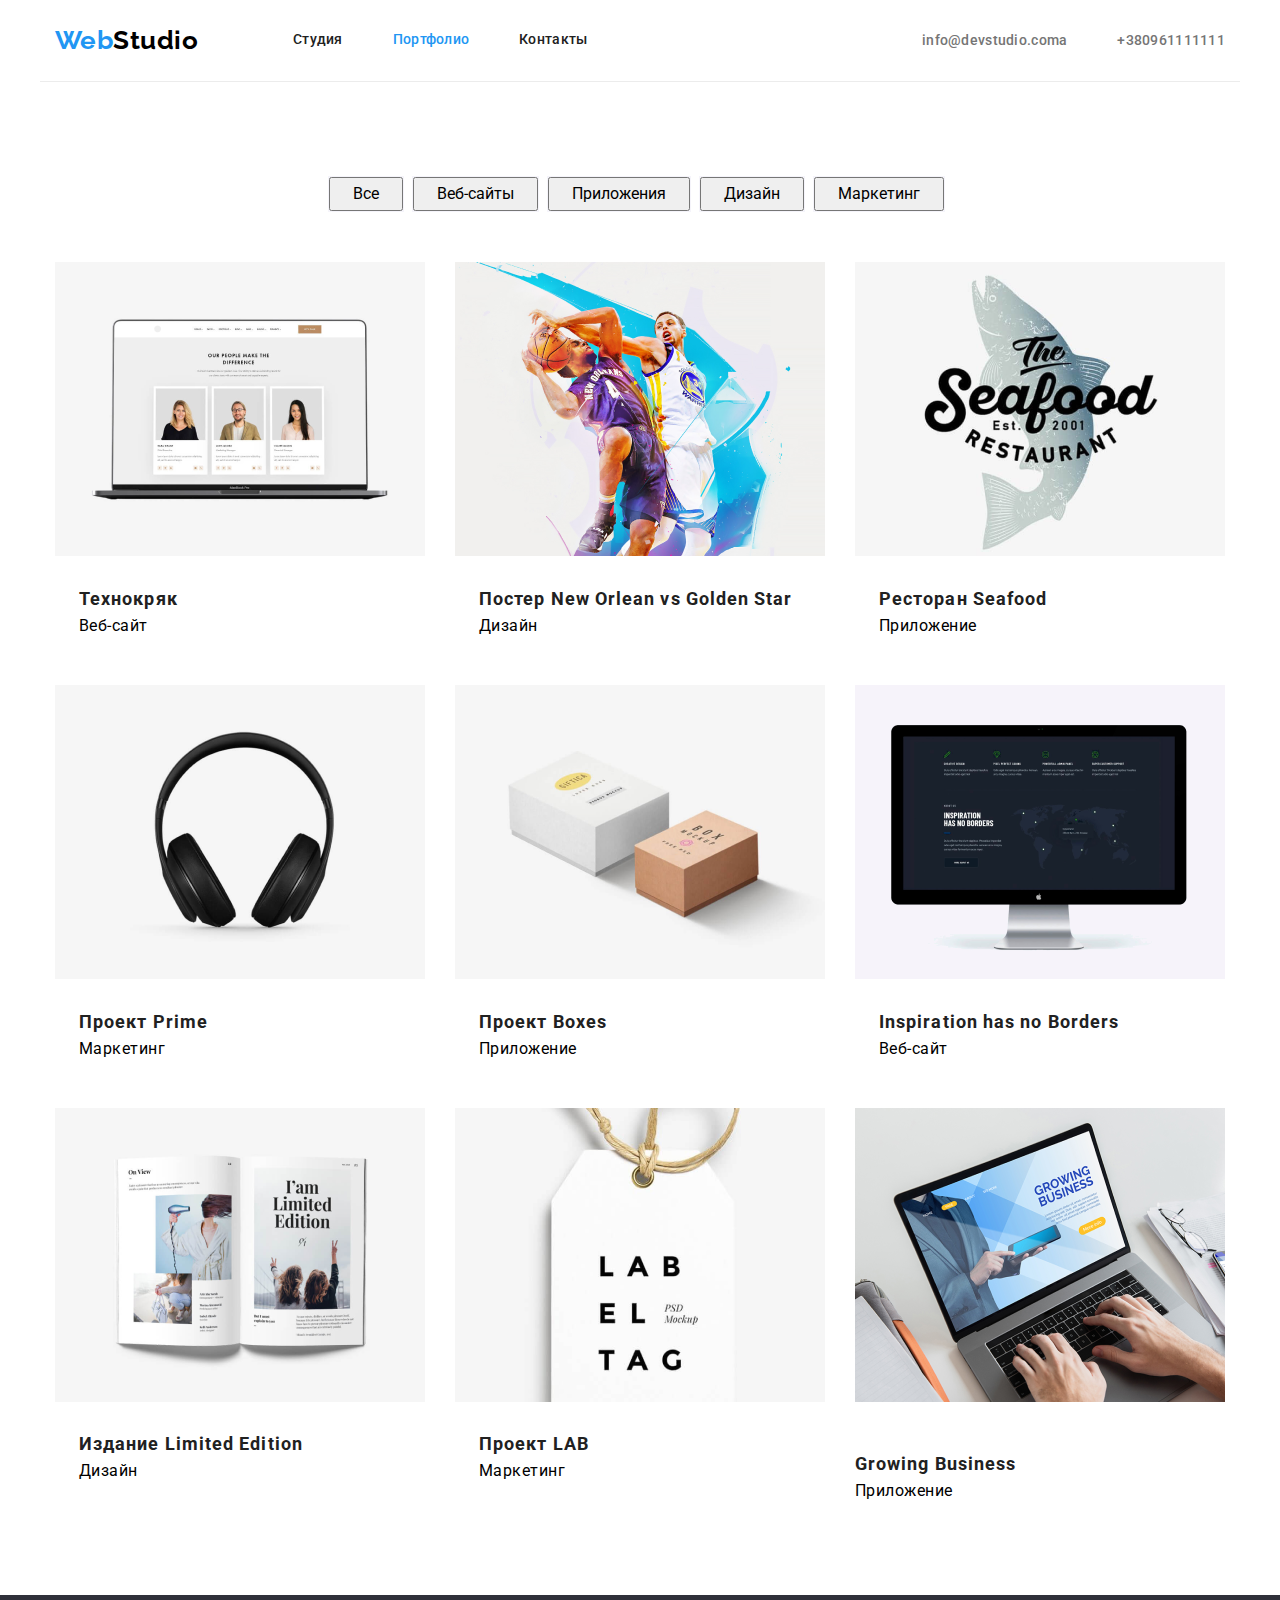
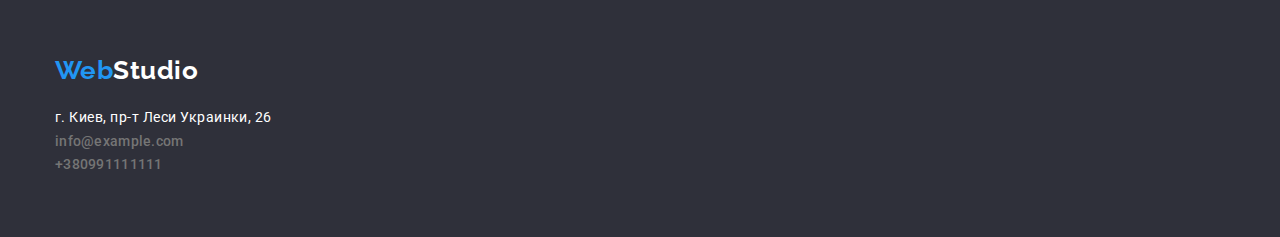
==== portfolio.html @ e5973bbb "вносит правки" ====
<!DOCTYPE html>
<html lang="ru">

<head>
    <meta charset="UTF-8">
    <meta http-equiv="X-UA-Compatible" content="IE=edge">
    <meta name="viewport" content="width=device-width, initial-scale=1.0">
    <title>Document</title>
	<link href="https://fonts.googleapis.com/css2?family=Raleway:wght@700&family=Roboto:wght@400;500;700;900&display=swap"
				rel="stylesheet">

	<link rel="stylesheet" href="https://cdnjs.cloudflare.com/ajax/libs/modern-normalize/0.2.0/modern-normalize.min.css">
	<link rel="preconnect" href="https://fonts.gstatic.com">
	<link rel="stylesheet" href="css/styles.css">
</head>

<body>
    <!--Шапка сайта-->
    <header  class="page-header">
			<div class="container header">
        <nav class="list">
            <a class="logo" href="./index.html">Web<span class="logo-studio-black">Studio</span></a>
            <ul class="list-nav flex">
                <li class="item-nav"><a href="./index.html">Студия</a></li>
                <li class="item-nav"><a class="current" href="./index.html">Портфолио</a></li>
                <li class="item-nav"><a href="">Контакты</a></li>
            </ul>
        </nav>
        <ul class="contact-nav flex">
            <li class="item-nav"><a href="mailto:info@devstudio.coma">info@devstudio.coma</a></li>
            <li class="item-nav"><a href="tel:+380961111111">+380961111111</a></li>
        </ul>
			</div>
    </header>
				<!--main section-->
	  <main>
			<section class="main-portfolio">
				<h1 class="visually-hidden">фильтры</h1>
				
				<ul class="list-button">
					<li class="item-button"><button  class="button" type="button">Все</button></li>
					<li class="item-button"><button  class="button" type="button">Веб-сайты</button></li>
					<li class="item-button"><button  class="button" type="button">Приложения</button></li>
					<li class="item-button"><button  class="button" type="button">Дизайн</button></li>
					<li class="item-button"><button  class="button" type="button">Маркетинг</button></li>
				</ul>
			
				<ul class="list-portfolio">
					<li class="item-portfolio">
						<img class="img-pfolio"src="imeges/img.a.png" alt="" width="370"> 
						<div class="menu-project">
							<h2 class="item-name">Технокряк</h2>
							<p>Веб-сайт</p>
						</div>
					</li>
					<li class="item-portfolio">
						<img class="img-pfolio"src="imeges/img.(1).png" alt="" width="370">
						<div class="menu-project">
							<h2 class="item-name">Постер New Orlean vs Golden Star</h2>
							<p>Дизайн</p>
						</div>
					</li>
					<li class="item-portfolio">
						<img class="img-pfolio"src="imeges/img.(2).png" alt="" width="370">
						<div class="menu-project">
							<h2 class="item-name">Ресторан Seafood</h2>
							<p>Приложение</p>
						</div>
					</li>
					<li class="item-portfolio">
						<img class="img-pfolio"src="imeges/img.(3).png" alt="" width="370">
						<div class="menu-project">
							<h2 class="item-name">Проект Prime</h2>
							<p>Маркетинг</p>
						</div>
					</li>
					<li class="item-portfolio">
						<img class="img-pfolio"src="imeges/img.(4).png" alt="" width="370">
						<div class="menu-project">
							<h2 class="item-name">Проект Boxes</h2>
							<p>Приложение</p>
						</div>
					</li>
					<li class="item-portfolio">
						<img class="img-pfolio"src="imeges/img.(5).png" alt="" width="370">
						<div class="menu-project">
							<h2 class="item-name">Inspiration has no Borders</h2>
							<p>Веб-сайт</p>
						</div>
					</li>
					<li class="item-portfolio">
						<img class="img-pfolio"src="imeges/img.(6).png" alt="" width="370">
						<div class="menu-project">
							<h2 class="item-name">Издание Limited Edition</h2>
							<p>Дизайн</p>
						</div>
					</li>
					<li class="item-portfolio">
						<img class="img-pfolio"src="imeges/img.(7).png" alt="" width="370">
						<div class="menu-project">
							<h2 class="item-name">Проект LAB</h2>
							<p>Маркетинг</p>
						</div>
					</li>
					<li class="item-portfolio">
						<img class="img-pfolio"src="imeges/img.(8).png" alt="" width="370">
						<div class="menu-project"></div>
							<h2 class="item-name">Growing Business</h2>
							<p>Приложение</p>
						</div>
					</li>
				</ul>
			</section>
	</main>
	<!--Футер адресс -->
	<footer class="footer-color">
		<div class="container footer-list">
        <a class="logo" href="./index.html">Web<span class="logo-studio-white">Studio</span></a>
			<div class="addres-footer">
		  <address class="contact-nav-color">
				<p class="address-nav">г. Киев, пр-т Леси Украинки, 26</p>
				<ul class="contact-nav footer">
					<li class="link-footer"><a href="mailto:info@example.com">info@example.com</a></li>
					<li class="link-footer"><a href="tel:+380991111111">+380991111111</a></li>
				</ul>
      </address>
			</div>
		</div>
    </footer>
    </body>
    
    </html>
---- css/styles.css ----
:root {
  --main-text-color: #757575;
  --title-color: #212121;
  --bg-color: #ffffff;
  --accent-link-color: #2196f3;
  --bg-color-section: #2f303a;
  --button-color: #f5f4fa;
  --bg-adress-color: rgba(255, 255, 255, 0.6);
  --logo-header-color: #000;
}



body {
  font-family: "Roboto", sans-serif;
  font-style: normal;
  letter-spacing: 0.03em;
  font-size: 16px;
  font-weight: 400;
  background-color: var(--bg-color);
}

h1,
h2,
h3,
h4,
h5,
h6,
p
 {
  margin-top: 0%;
  margin-bottom: 0%;
}


ul {
  display: flex;
  padding: 0%;
  margin: 0%;
  list-style: none;
}
/* header */

/* logo */ 

.logo  {
  font-family: Raleway;
  font-style: normal;
  font-weight: 700;
  font-size: 26px;
  line-height: 1.19;
  text-decoration: none;
  color: var(--accent-link-color);
}

.list .logo  {
  width: 145px;
  padding-top: 25px;
  padding-bottom: 25px;
  margin-right: 93px;
}

.logo-studio-black {
  color: var(--logo-header-color);
}

.logo-studio-white {
  color: var(--bg-color);
}

.container {
  width: 1200px;
  margin-left:  auto;
  margin-right: auto;
  padding: 0 15px;
}

.header {
  border-bottom: 1px solid #ececec;
}

.page-header .container  {
  display: flex;
  align-items: center;
}

.list {
  display: flex;
}

.main-list {
  display: flex;
  flex-wrap: nowrap;
  
}

.main-list .item {
  width: 270px;
  margin-right: 30px;
}

.item::before {
  display: block;
  content:"";
  height: 120px;
  margin-bottom: 30px;
  background-size: 70px;
  background-repeat: no-repeat;
  background-position: center;
  background-color: #F5F4FA;
}

.main-list .item:last-child {
  margin-right: 0%;
}

.icon-antenna::before{
  background-image: url(../imeges/antenna\ 1.svg);
}

.icon-clock::before{
  background-image: url(../imeges/clock\ 1.svg);
}

.icon-diagram::before{
  background-image: url(../imeges/diagram\ 1.svg);
}

.icon-astronaut::before{
  background-image: url(../imeges/astronaut\ 1.svg);
}

.main-text {
  display: inline-block;
  width: 270px;
}

.contact-nav a {
  font-weight: 500;
  font-size: 14px;
  line-height: 1.14;
  letter-spacing: 0.02em;
  text-decoration-line: none;
  color: var(--main-text-color);
}

.contact-nav .link {
  display: block;
  padding-top: 32px;
  padding-bottom: 32px;
}

.contact-nav.flex {
  display: flex;
  margin-left: auto;
}

.contact-nav .item-nav +.item-nav {
  margin-left: 50px;
}

.icon-mail::before {
  content:"";
  display: inline-block;
  width: 16px;
  height: 12px;
  background-image: url();
  background-size: contain;
  background-repeat: no-repeat;
  background-position: center;
}

.icon-tel::before {
  content:"";
  display: inline-block;
  width: 10px;
  height: 16px;
  background-image: url();
  background-size: contain;
  background-repeat: no-repeat;
  background-position: center;
}


.list-nav a {
  display: block;
  padding-top: 32px;
  padding-bottom: 32px;

  font-weight: 500;
  font-size: 14px;
  line-height: 1.14;
  letter-spacing: 0.02em;
  text-decoration-line: none;
  color: var(--title-color);
}


.list-nav {
  display: flex;
  max-width: 100%;
}

.list-nav .item-nav +.item-nav {
  margin-left: 50px;
} 


.visually-hidden {
  position: absolute !important;
  clip: rect(1px 1px 1px 1px);
  clip: rect(1px, 1px, 1px, 1px);
  padding: 0 !important;
  border: 0 !important;
  height: 1px !important;
  width: 1px !important;
  overflow: hidden;
}

.list-nav a:hover,
.list-nav a:focus {
  color: var(--accent-link-color);
}

.contact-nav :hover,
.contact-nav :focus {
  color: var(--accent-link-color);
}

.item-button button:hover,
.item-button button:focus {
  color: var(--bg-color);
  background-color: var(--accent-link-color);
}

.list-nav .current {
  color: var(--accent-link-color);
}

/* main section */
.section {
  padding-top: 200px;
  padding-bottom: 200px;
 
  text-align: center;

  background-image: linear-gradient(
    to right,
    rgba(47, 48, 58, 0.4),
    rgba(47, 48, 58, 0.4)
    ),  
    url("../imeges/Img\ \(hero\).jpg");
  background-position: center;
  background-size: cover;
  outline: 1px solid black;
  background-color: var(--bg-color-section);
  color: var(--bg-color);
}

.section-hero {
  display: inline-block;
  width: 696px;
  margin-bottom: 30px;
  font-weight: 900;
  font-size: 44px;
  line-height: 1.36;
  
  letter-spacing: 0.06em;
  text-transform: uppercase;
}

.section-button {
  display: block;
  border: 1px solid transparent;
  width: 200px;
  height: 50px;
  text-align: center;
  margin-left: auto;
  margin-right: auto;
  font-weight: 700;
  line-height: 1.87;
  letter-spacing: 0.06em;
  border-radius: 4px;
  color: var(--bg-color);
  background: var(--accent-link-color);
}


.main-section {
  padding-top: 94px;
  padding-bottom: 94px;
  padding-right: 15px;
  padding-left: 15px;
  color: var(--main-text-color);

} 

.what-we-do {
  padding-bottom: 94px;
}



.section-command {
  padding-top: 94px;
  padding-bottom: 94px;
  background-color: var(--button-color);
}

.title-command {
  font-weight: 700;
  font-size: 36px;
  line-height: 1.166;
  text-align: center;
  margin-bottom: 50px;
  color: var(--title-color);
}


.link-gadget {
  width: 370px;
  margin-right: 30px;
}

.link-gadget:last-child {
  margin-right: 0%;
}

.link-command {
  width: 270px;
  margin-right: 30px;
  border-radius: 4px;
  box-shadow: 0 10px 10px -5px 
  rgba(0,0,0,0.3);

  background-color: var(--bg-color);
}

.link-command:last-child {
  margin-right: 0%;
}
 

.command-box {
  padding: 30px 32px;
}

.main-title {
  margin-bottom: 10px;

  font-weight: 700;
  font-size: 14px;
  line-height: 1.14;

  text-transform: uppercase;
  color: var(--title-color);

}
.main-text {
  margin-top: 0%;
} 
 .main-text:last-child {
   margin-bottom: 0%;
 }

.title-name {
  font-weight: 500;
  line-height: 1.187;
  margin-bottom: 10px;
  text-align: center;
  color: var(--title-color);
}

.item-name {
  font-weight: 700;
  font-size: 18px;
  line-height: 2;
  letter-spacing: 0.06em;
  color: var(--title-color);
}

.list-name {
  font-size: 14px;
  line-height: 1.71;
  margin-bottom: 30px;
  text-align: center;
  color: var(--main-text-color);
}

.item-name > p {
  line-height: 1.87;
  color: var(--main-text-color);
}

/* button  */
.sektion-button [type="button"] {
  font-weight: 700;
  line-height: 1.87;
  display: flex;
  align-items: center;
  text-align: center;
  letter-spacing: 0.06em;
  text-decoration-line: none;
  color: var(--title-color);
  background-color: var(--button-color);
}

button {
  cursor: pointer;
  padding: 6px 22px;
}

.list-button .item-button {
  display: inline-block;
  font-weight: 500;
  line-height: 1.62;
  text-align: center;
  
  color: var(--title-color);
  background-color: var(--button-color);
}


.item-button {
  display: flex;
  margin-right: 8px;
  margin-bottom: 50px;
  border: 1px solid transparent;

}

.list-button {
  width: 1200px;
  justify-content: center;
  padding: 0 15px;
}



.button:hover,
.button:focus {
  color: var(--button-color);
  background-color: var(--accent-link-color);
  
}

.button:active {
  color: var(--button-color);
  background-color: var(--accent-link-color);
  
}
/*footer*/

.footer-color {
  padding-top: 60px;
  padding-bottom: 60px;
  background-color: var(--bg-color-section);
  
}


.footer-list .logo {
  display: block;
  width: 145px;
  margin-bottom: 20px;
}

.contact-nav-color  {
  font-size: 14px;
  line-height: 1.71;
  font-style: normal;
  color: var(--bg-color);
}

.addres-footer {
  width: 231px;
  display: block;

}


.footer-list .footer {
  display: block;
  flex-direction: column;

  color: var(--bg-adress-color)
}

.footer-list {
  display: block;
  
}

/* PORTFOLIO */

.main-portfolio {
  width: 1200px;
  padding-top: 94px;
  padding-bottom: 94px;
  margin-left: auto;
  margin-right: auto;
}


.list-portfolio {
  width: 1200px;
  padding: 0 15px;
  display: flex;
  flex-wrap: wrap;
  
}

.item-portfolio {
  width: 370px;
  margin-right: 30px;
  margin-bottom: 30px;
}

.item-portfolio:last-child {
  margin-right: 0%;
}

.item-portfolio:nth-child(3n) {
  margin-right: 0%;
}

.item-portfolio:nth-last-child(-n + 3)
{
  margin-bottom: 0%;
}

.menu-project {
  width: 370px;
  padding: 20px 24px;
}
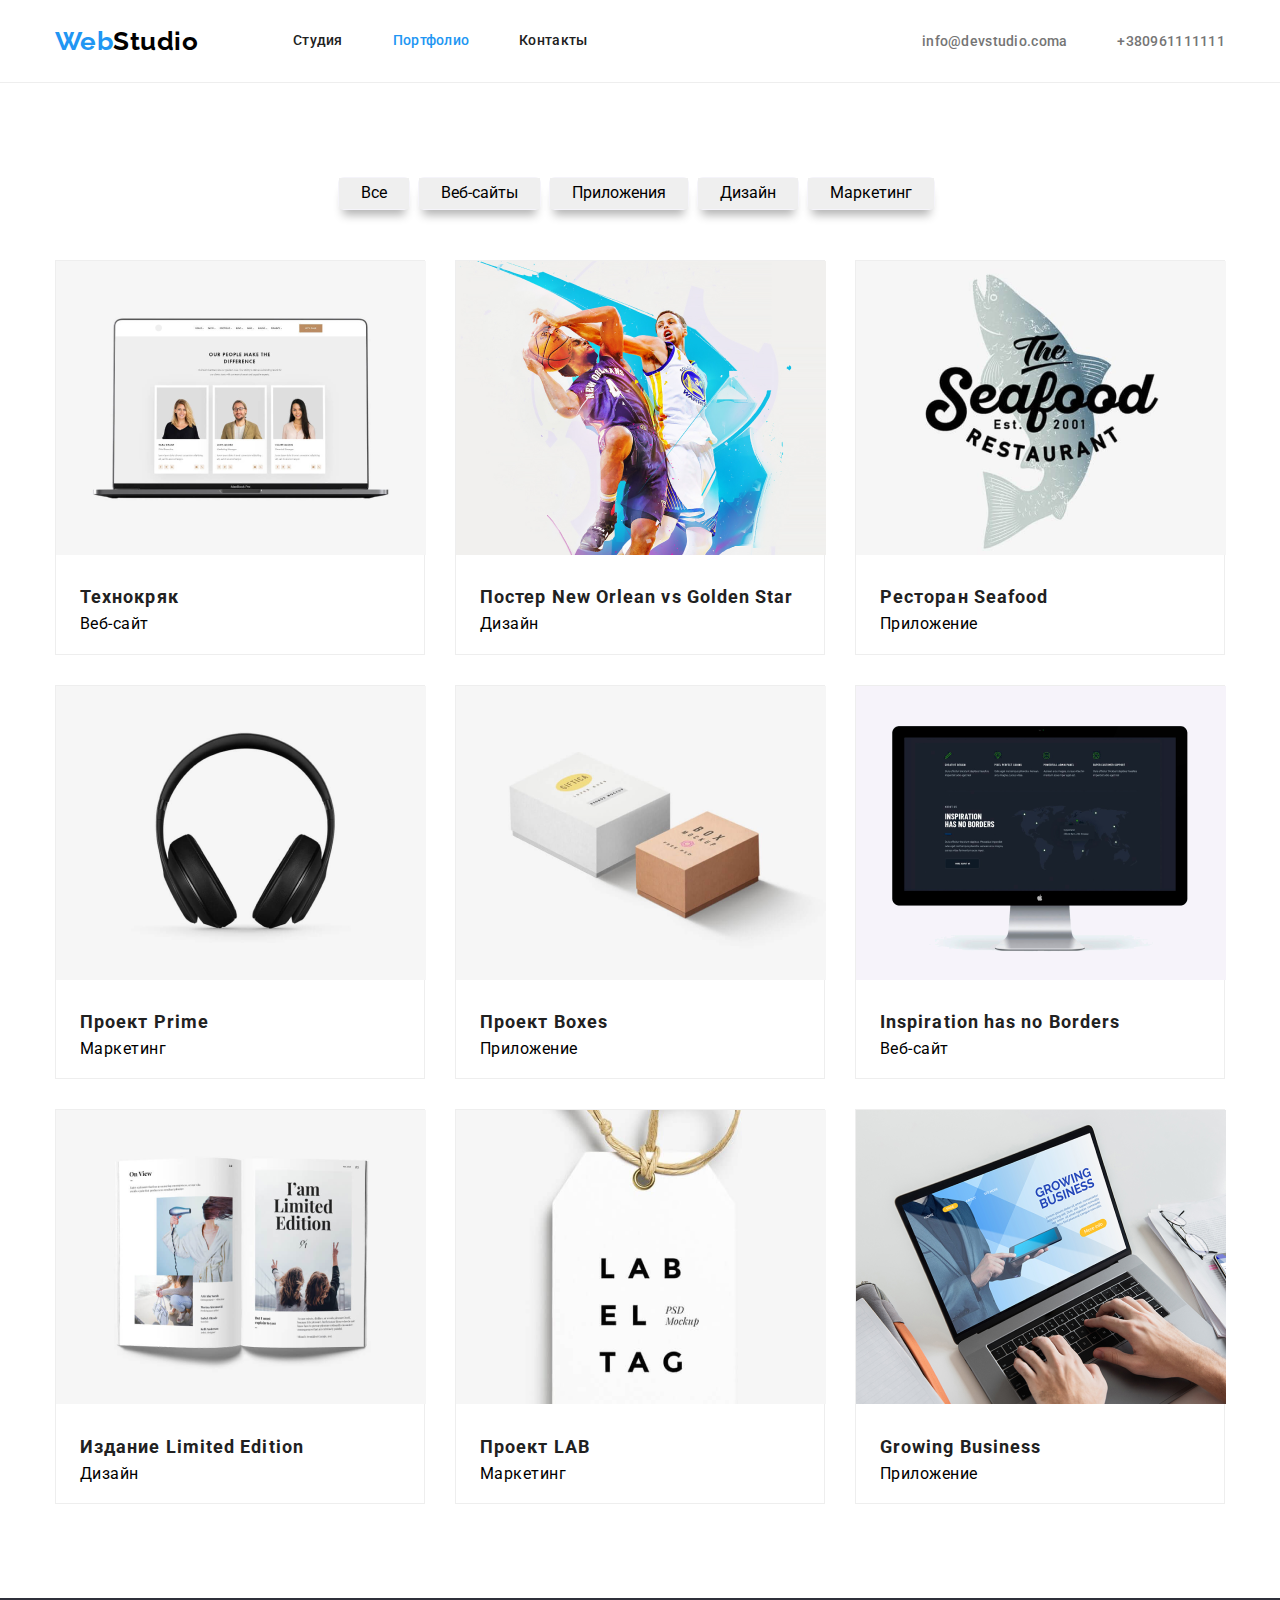
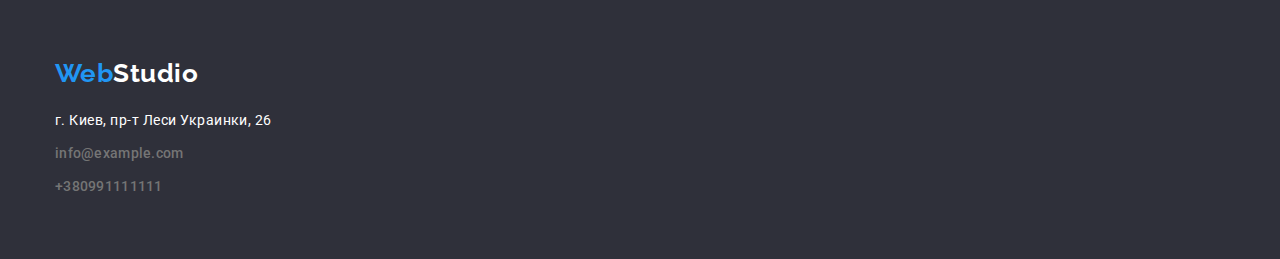
==== commit cbfcb3a1: "исправляет" ====
--- a/portfolio.html
+++ b/portfolio.html
@@ -35,81 +35,83 @@
 				<!--main section-->
 	  <main>
 			<section class="main-portfolio">
-				<h1 class="visually-hidden">фильтры</h1>
+				<div class="container-main">
+					<h1 class="visually-hidden">фильтры</h1>
+					
+					<ul class="list-button">
+						<li class="item-button"><button  class="button" type="button">Все</button></li>
+						<li class="item-button"><button  class="button" type="button">Веб-сайты</button></li>
+						<li class="item-button"><button  class="button" type="button">Приложения</button></li>
+						<li class="item-button"><button  class="button" type="button">Дизайн</button></li>
+						<li class="item-button"><button  class="button" type="button">Маркетинг</button></li>
+					</ul>
 				
-				<ul class="list-button">
-					<li class="item-button"><button  class="button" type="button">Все</button></li>
-					<li class="item-button"><button  class="button" type="button">Веб-сайты</button></li>
-					<li class="item-button"><button  class="button" type="button">Приложения</button></li>
-					<li class="item-button"><button  class="button" type="button">Дизайн</button></li>
-					<li class="item-button"><button  class="button" type="button">Маркетинг</button></li>
-				</ul>
-			
-				<ul class="list-portfolio">
-					<li class="item-portfolio">
-						<img class="img-pfolio"src="imeges/img.a.png" alt="" width="370"> 
-						<div class="menu-project">
-							<h2 class="item-name">Технокряк</h2>
-							<p>Веб-сайт</p>
-						</div>
-					</li>
-					<li class="item-portfolio">
-						<img class="img-pfolio"src="imeges/img.(1).png" alt="" width="370">
-						<div class="menu-project">
-							<h2 class="item-name">Постер New Orlean vs Golden Star</h2>
-							<p>Дизайн</p>
-						</div>
-					</li>
-					<li class="item-portfolio">
-						<img class="img-pfolio"src="imeges/img.(2).png" alt="" width="370">
-						<div class="menu-project">
-							<h2 class="item-name">Ресторан Seafood</h2>
-							<p>Приложение</p>
-						</div>
-					</li>
-					<li class="item-portfolio">
-						<img class="img-pfolio"src="imeges/img.(3).png" alt="" width="370">
-						<div class="menu-project">
-							<h2 class="item-name">Проект Prime</h2>
-							<p>Маркетинг</p>
-						</div>
-					</li>
-					<li class="item-portfolio">
-						<img class="img-pfolio"src="imeges/img.(4).png" alt="" width="370">
-						<div class="menu-project">
-							<h2 class="item-name">Проект Boxes</h2>
-							<p>Приложение</p>
-						</div>
-					</li>
-					<li class="item-portfolio">
-						<img class="img-pfolio"src="imeges/img.(5).png" alt="" width="370">
-						<div class="menu-project">
-							<h2 class="item-name">Inspiration has no Borders</h2>
-							<p>Веб-сайт</p>
-						</div>
-					</li>
-					<li class="item-portfolio">
-						<img class="img-pfolio"src="imeges/img.(6).png" alt="" width="370">
-						<div class="menu-project">
-							<h2 class="item-name">Издание Limited Edition</h2>
-							<p>Дизайн</p>
-						</div>
-					</li>
-					<li class="item-portfolio">
-						<img class="img-pfolio"src="imeges/img.(7).png" alt="" width="370">
-						<div class="menu-project">
-							<h2 class="item-name">Проект LAB</h2>
-							<p>Маркетинг</p>
-						</div>
-					</li>
-					<li class="item-portfolio">
-						<img class="img-pfolio"src="imeges/img.(8).png" alt="" width="370">
-						<div class="menu-project"></div>
-							<h2 class="item-name">Growing Business</h2>
-							<p>Приложение</p>
-						</div>
-					</li>
-				</ul>
+					<ul class="list-portfolio">
+						<li class="item-portfolio">
+							<img class="img-pfolio"src="imeges/img.a.png" alt="" width="370"> 
+							<div class="menu-project">
+								<h2 class="item-name">Технокряк</h2>
+								<p>Веб-сайт</p>
+							</div>
+						</li>
+						<li class="item-portfolio">
+							<img class="img-pfolio"src="imeges/img.(1).png" alt="" width="370">
+							<div class="menu-project">
+								<h2 class="item-name">Постер New Orlean vs Golden Star</h2>
+								<p>Дизайн</p>
+							</div>
+						</li>
+						<li class="item-portfolio">
+							<img class="img-pfolio"src="imeges/img.(2).png" alt="" width="370">
+							<div class="menu-project">
+								<h2 class="item-name">Ресторан Seafood</h2>
+								<p>Приложение</p>
+							</div>
+						</li>
+						<li class="item-portfolio">
+							<img class="img-pfolio"src="imeges/img.(3).png" alt="" width="370">
+							<div class="menu-project">
+								<h2 class="item-name">Проект Prime</h2>
+								<p>Маркетинг</p>
+							</div>
+						</li>
+						<li class="item-portfolio">
+							<img class="img-pfolio"src="imeges/img.(4).png" alt="" width="370">
+							<div class="menu-project">
+								<h2 class="item-name">Проект Boxes</h2>
+								<p>Приложение</p>
+							</div>
+						</li>
+						<li class="item-portfolio">
+							<img class="img-pfolio"src="imeges/img.(5).png" alt="" width="370">
+							<div class="menu-project">
+								<h2 class="item-name">Inspiration has no Borders</h2>
+								<p>Веб-сайт</p>
+							</div>
+						</li>
+						<li class="item-portfolio">
+							<img class="img-pfolio"src="imeges/img.(6).png" alt="" width="370">
+							<div class="menu-project">
+								<h2 class="item-name">Издание Limited Edition</h2>
+								<p>Дизайн</p>
+							</div>
+						</li>
+						<li class="item-portfolio">
+							<img class="img-pfolio"src="imeges/img.(7).png" alt="" width="370">
+							<div class="menu-project">
+								<h2 class="item-name">Проект LAB</h2>
+								<p>Маркетинг</p>
+							</div>
+						</li>
+						<li class="item-portfolio">
+							<img class="img-pfolio"src="imeges/img.(8).png" alt="" width="370">
+							<div class="menu-project">
+								<h2 class="item-name">Growing Business</h2>
+								<p>Приложение</p>
+							</div>
+						</li>
+					</ul>
+				</div>
 			</section>
 	</main>
 	<!--Футер адресс -->
--- a/css/styles.css
+++ b/css/styles.css
@@ -1,4 +1,8 @@
-
+*,
+*::before,
+*::after {
+  box-sizing: border-box;
+}
 
 :root {
   --main-text-color: #757575;
@@ -9,6 +13,8 @@
   --button-color: #f5f4fa;
   --bg-adress-color: rgba(255, 255, 255, 0.6);
   --logo-header-color: #000;
+  --icon-color: #AFB1B8;
+
 }
 
 
@@ -77,8 +83,8 @@
   padding: 0 15px;
 }
 
-.header {
-  border-bottom: 1px solid #ececec;
+.page-header {
+  border-bottom: 1px solid #EEEEEE ;
 }
 
 .page-header .container  {
@@ -152,6 +158,20 @@
   padding-bottom: 32px;
 }
 
+.item-nav {
+  padding: 32px 0;
+}
+
+/*item-nav::before {
+  width: 16px;
+  height: 12px;
+  content: "";
+  background-image: url();
+  margin-right: 10px;
+}*/
+
+
+
 .contact-nav.flex {
   display: flex;
   margin-left: auto;
@@ -161,33 +181,8 @@
   margin-left: 50px;
 }
 
-.icon-mail::before {
-  content:"";
-  display: inline-block;
-  width: 16px;
-  height: 12px;
-  background-image: url();
-  background-size: contain;
-  background-repeat: no-repeat;
-  background-position: center;
-}
-
-.icon-tel::before {
-  content:"";
-  display: inline-block;
-  width: 10px;
-  height: 16px;
-  background-image: url();
-  background-size: contain;
-  background-repeat: no-repeat;
-  background-position: center;
-}
-
-
 .list-nav a {
   display: block;
-  padding-top: 32px;
-  padding-bottom: 32px;
 
   font-weight: 500;
   font-size: 14px;
@@ -243,7 +238,6 @@
 .section {
   padding-top: 200px;
   padding-bottom: 200px;
- 
   text-align: center;
 
   background-image: linear-gradient(
@@ -289,6 +283,9 @@
 
 
 .main-section {
+  font-size: 14px;
+	line-height: 1.71;
+	letter-spacing: 0.03em;
   padding-top: 94px;
   padding-bottom: 94px;
   padding-right: 15px;
@@ -301,12 +298,14 @@
   padding-bottom: 94px;
 }
 
-
-
 .section-command {
   padding-top: 94px;
   padding-bottom: 94px;
   background-color: var(--button-color);
+}
+
+.command-box {
+  padding: 30px 32px;
 }
 
 .title-command {
@@ -341,10 +340,37 @@
 .link-command:last-child {
   margin-right: 0%;
 }
- 
-
-.command-box {
-  padding: 30px 32px;
+
+.icon-social {
+   display: inline-flex;
+}
+
+.icon-social .icon {
+  width: 20px;
+  height: 20px;
+  fill: var(--icon-color);
+
+}
+
+.icon-social-item + .icon-social-item {
+  margin-left: 10px;
+}
+
+.icon-social-link {
+  display: flex;
+  justify-content: center;
+  align-items: center;
+  width: 44px;
+  height: 44px;
+  border-radius: 50%;
+  background-color: var(--bg-color);
+
+}
+
+.icon-social-link:hover,
+.icon-social-link:focus {
+  fill: #ffffff;
+  background-color: #2196F3;
 }
 
 .main-title {
@@ -410,6 +436,7 @@
 button {
   cursor: pointer;
   padding: 6px 22px;
+  border: none;
 }
 
 .list-button .item-button {
@@ -426,17 +453,11 @@
 .item-button {
   display: flex;
   margin-right: 8px;
-  margin-bottom: 50px;
+  border-radius: 6px;
+  box-shadow: 0 10px 10px -5px
+  rgba(0,0,0,0.3);
   border: 1px solid transparent;
-
-}
-
-.list-button {
-  width: 1200px;
-  justify-content: center;
-  padding: 0 15px;
-}
-
+}
 
 
 .button:hover,
@@ -480,6 +501,14 @@
 
 }
 
+.address-nav {
+	margin-bottom: 9px;
+}
+
+.contact-nav .link-footer + .link-footer {
+	margin-top: 9px;
+}
+
 
 .footer-list .footer {
   display: block;
@@ -497,25 +526,26 @@
 
 .main-portfolio {
   width: 1200px;
-  padding-top: 94px;
-  padding-bottom: 94px;
+  padding: 94px 15px;
   margin-left: auto;
   margin-right: auto;
 }
 
+.list-button {
+  justify-content: center;
+	margin-bottom: 50px;
+}
 
 .list-portfolio {
-  width: 1200px;
-  padding: 0 15px;
   display: flex;
   flex-wrap: wrap;
-  
 }
 
 .item-portfolio {
   width: 370px;
   margin-right: 30px;
   margin-bottom: 30px;
+  border: 1px solid #eee;
 }
 
 .item-portfolio:last-child {
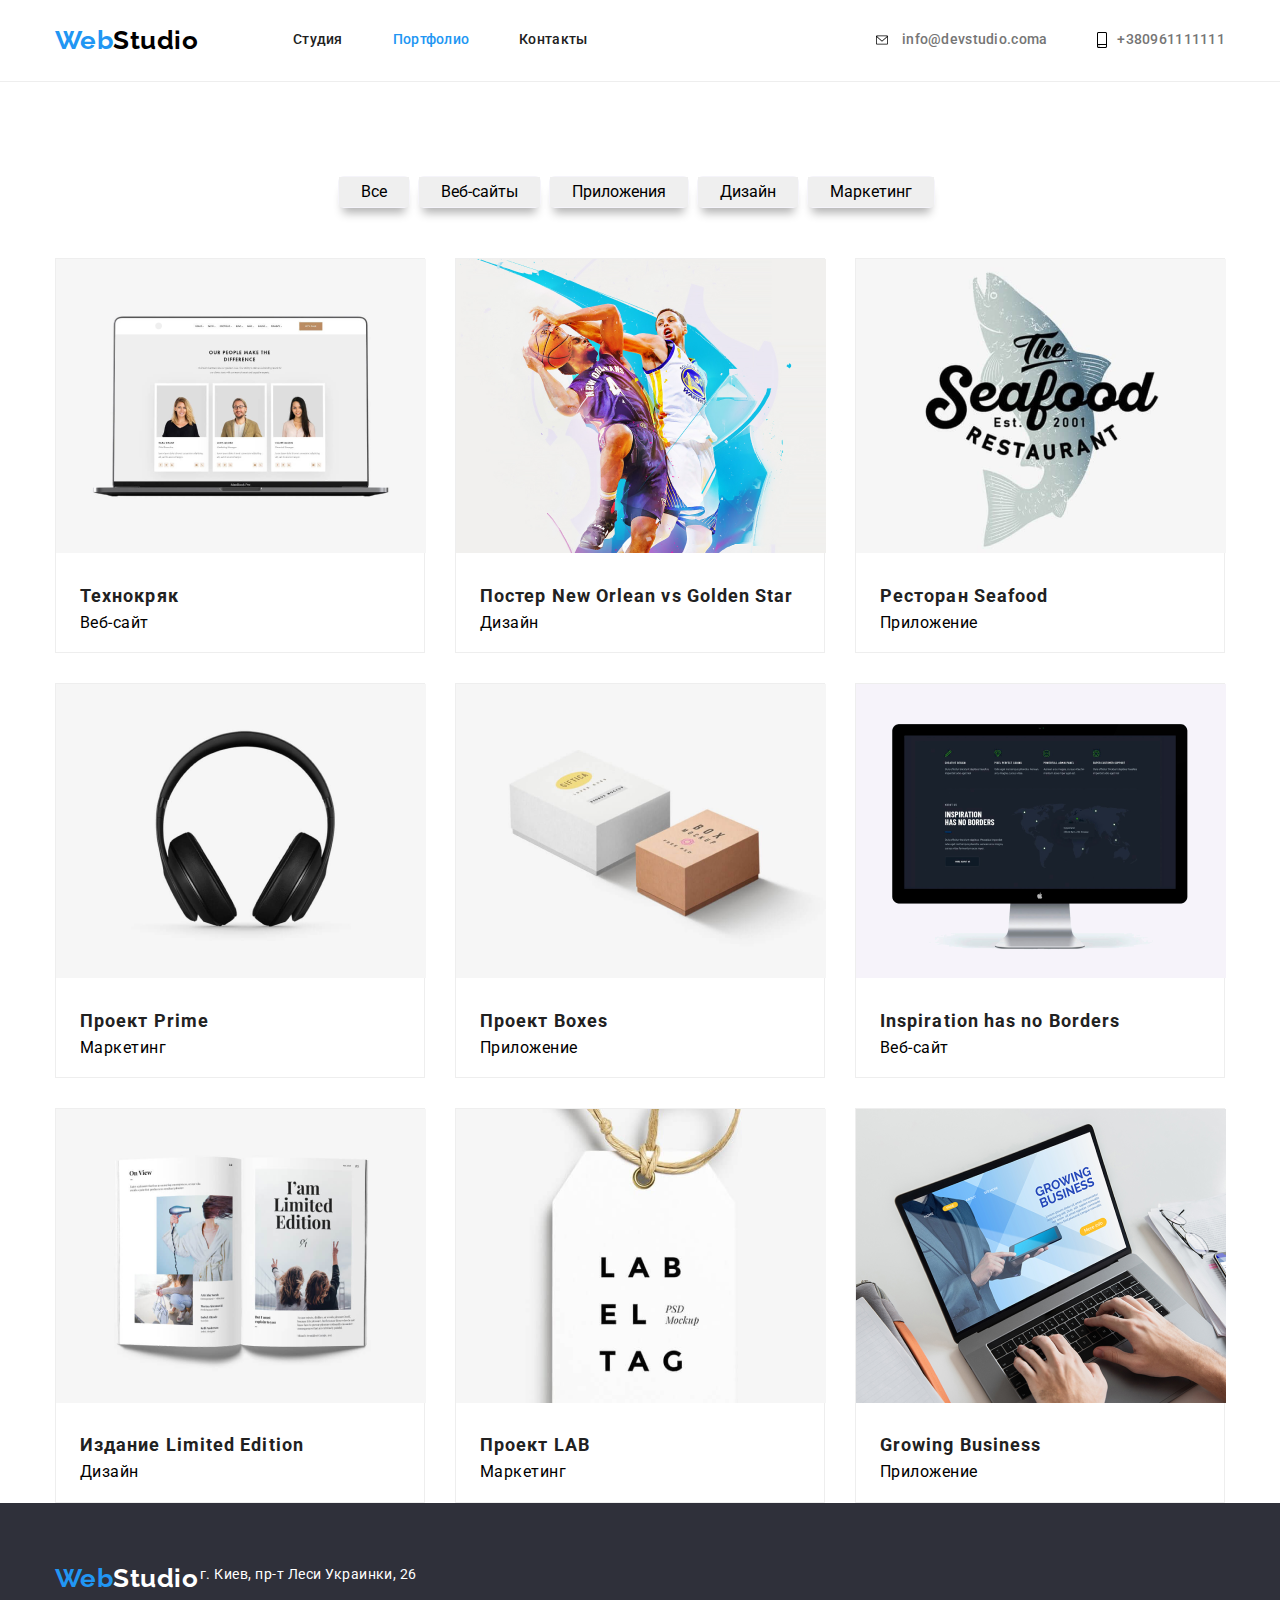
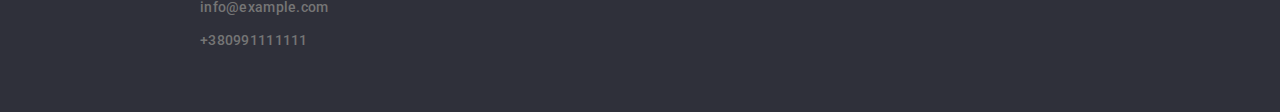
==== commit 4a260ec4: "делает секцию постоянные клиенты" ====
--- a/portfolio.html
+++ b/portfolio.html
@@ -27,8 +27,8 @@
             </ul>
         </nav>
         <ul class="contact-nav flex">
-            <li class="item-nav"><a href="mailto:info@devstudio.coma">info@devstudio.coma</a></li>
-            <li class="item-nav"><a href="tel:+380961111111">+380961111111</a></li>
+            <li class="item-nav"><a class="email-link" href="mailto:info@devstudio.coma">info@devstudio.coma</a></li>
+            <li class="item-nav"><a class="telephon-link" href="tel:+380961111111">+380961111111</a></li>
         </ul>
 			</div>
     </header>
--- a/css/styles.css
+++ b/css/styles.css
@@ -76,6 +76,40 @@
   color: var(--bg-color);
 }
 
+.email-link,
+.telephon-link {
+  display: flex;
+  align-items: center;
+  justify-content: center;
+  padding: 32px 0;
+
+}
+
+.email-link::before {
+  content: "";
+  display: inline-block;
+  width: 16px;
+  height: 12px;
+  margin-right: 10px;
+  background-image: url(../imeges/email.svg);
+  background-repeat: no-repeat;
+  background-size: contain;
+
+} 
+
+.telephon-link::before {
+  content: "";
+  display: inline-block;
+  width: 10px;
+  height: 16px;
+  margin-right: 10px;
+  background-image: url(../imeges/smartphone.svg);
+  background-repeat: no-repeat;
+  background-size: contain;
+
+}
+
+
 .container {
   width: 1200px;
   margin-left:  auto;
@@ -158,9 +192,6 @@
   padding-bottom: 32px;
 }
 
-.item-nav {
-  padding: 32px 0;
-}
 
 /*item-nav::before {
   width: 16px;
@@ -189,6 +220,7 @@
   line-height: 1.14;
   letter-spacing: 0.02em;
   text-decoration-line: none;
+  padding: 32px 0;
   color: var(--title-color);
 }
 
@@ -351,9 +383,21 @@
   fill: var(--icon-color);
 
 }
-
+/*  */
+.icon.foot {
+  fill: var(--bg-color);
+}
+/**/
+.welcom-list .icon-social-link {
+  background-color: #C4C4C4;
+}
 .icon-social-item + .icon-social-item {
   margin-left: 10px;
+}
+
+.icon-social-link:focus,
+.icon-social-link:hover {
+  background-color: var(--accent-link-color);
 }
 
 .icon-social-link {
@@ -367,10 +411,54 @@
 
 }
 
-.icon-social-link:hover,
-.icon-social-link:focus {
+.icon-social-link:hover .icon,
+.icon-social-link:focus .icon {
+  fill: var(--bg-color);
+  /*background-color: var(--accent-link-color);*/
+}
+
+/*.icon-social-link:hover::before 
+.icon-social-link:focus::before {
   fill: #ffffff;
   background-color: #2196F3;
+
+}*/
+
+           /*    clients    */
+
+
+.section-clients {
+  display: flex;
+  background-color: yellow;
+}
+
+
+.regular-clients {
+  display: flex;
+  flex-wrap: nowrap;
+}
+
+.regular-clients .icon-clients {
+  width: 170px;
+  margin-right: 30px;
+  fill: var(--icon-color);
+
+}
+.icon-clients {
+  width: 106px;
+  height: 60px;
+  border: 1px solid red;
+}
+
+.title-clients {
+  width: 390px;
+  margin-left: auto;
+  margin-right: auto;
+  margin-bottom: 50px;
+}
+
+.container.clients {
+  padding: 94px 0;
 }
 
 .main-title {
@@ -474,6 +562,12 @@
 }
 /*footer*/
 
+.container .footer-list {
+  display: inline-block;
+  width: calc((100%-70px*3)/4);
+  background-color: rgb(136, 136, 108);
+}
+
 .footer-color {
   padding-top: 60px;
   padding-bottom: 60px;
@@ -495,6 +589,10 @@
   color: var(--bg-color);
 }
 
+.address {
+  margin-right: 70px;
+}
+
 .addres-footer {
   width: 231px;
   display: block;
@@ -518,22 +616,39 @@
 }
 
 .footer-list {
-  display: block;
+  display: flex;
   
 }
 
+.welcom-list {
+  display: block;
+  width: 206px;
+}
+
+.welcom-page {
+  font-size: 14px;
+  line-height: 1.14;
+  letter-spacing: 0.03em;
+  margin-bottom: 20px;
+  color: var(--bg-color);
+}
+
 /* PORTFOLIO */
 
 .main-portfolio {
-  width: 1200px;
-  padding: 94px 15px;
-  margin-left: auto;
-  margin-right: auto;
+  padding-top: 94px;
 }
 
 .list-button {
   justify-content: center;
 	margin-bottom: 50px;
+}
+
+.container-main {
+	width: 1200px;
+	padding: 0 15px;
+	margin-left: auto;
+	margin-right: auto
 }
 
 .list-portfolio {
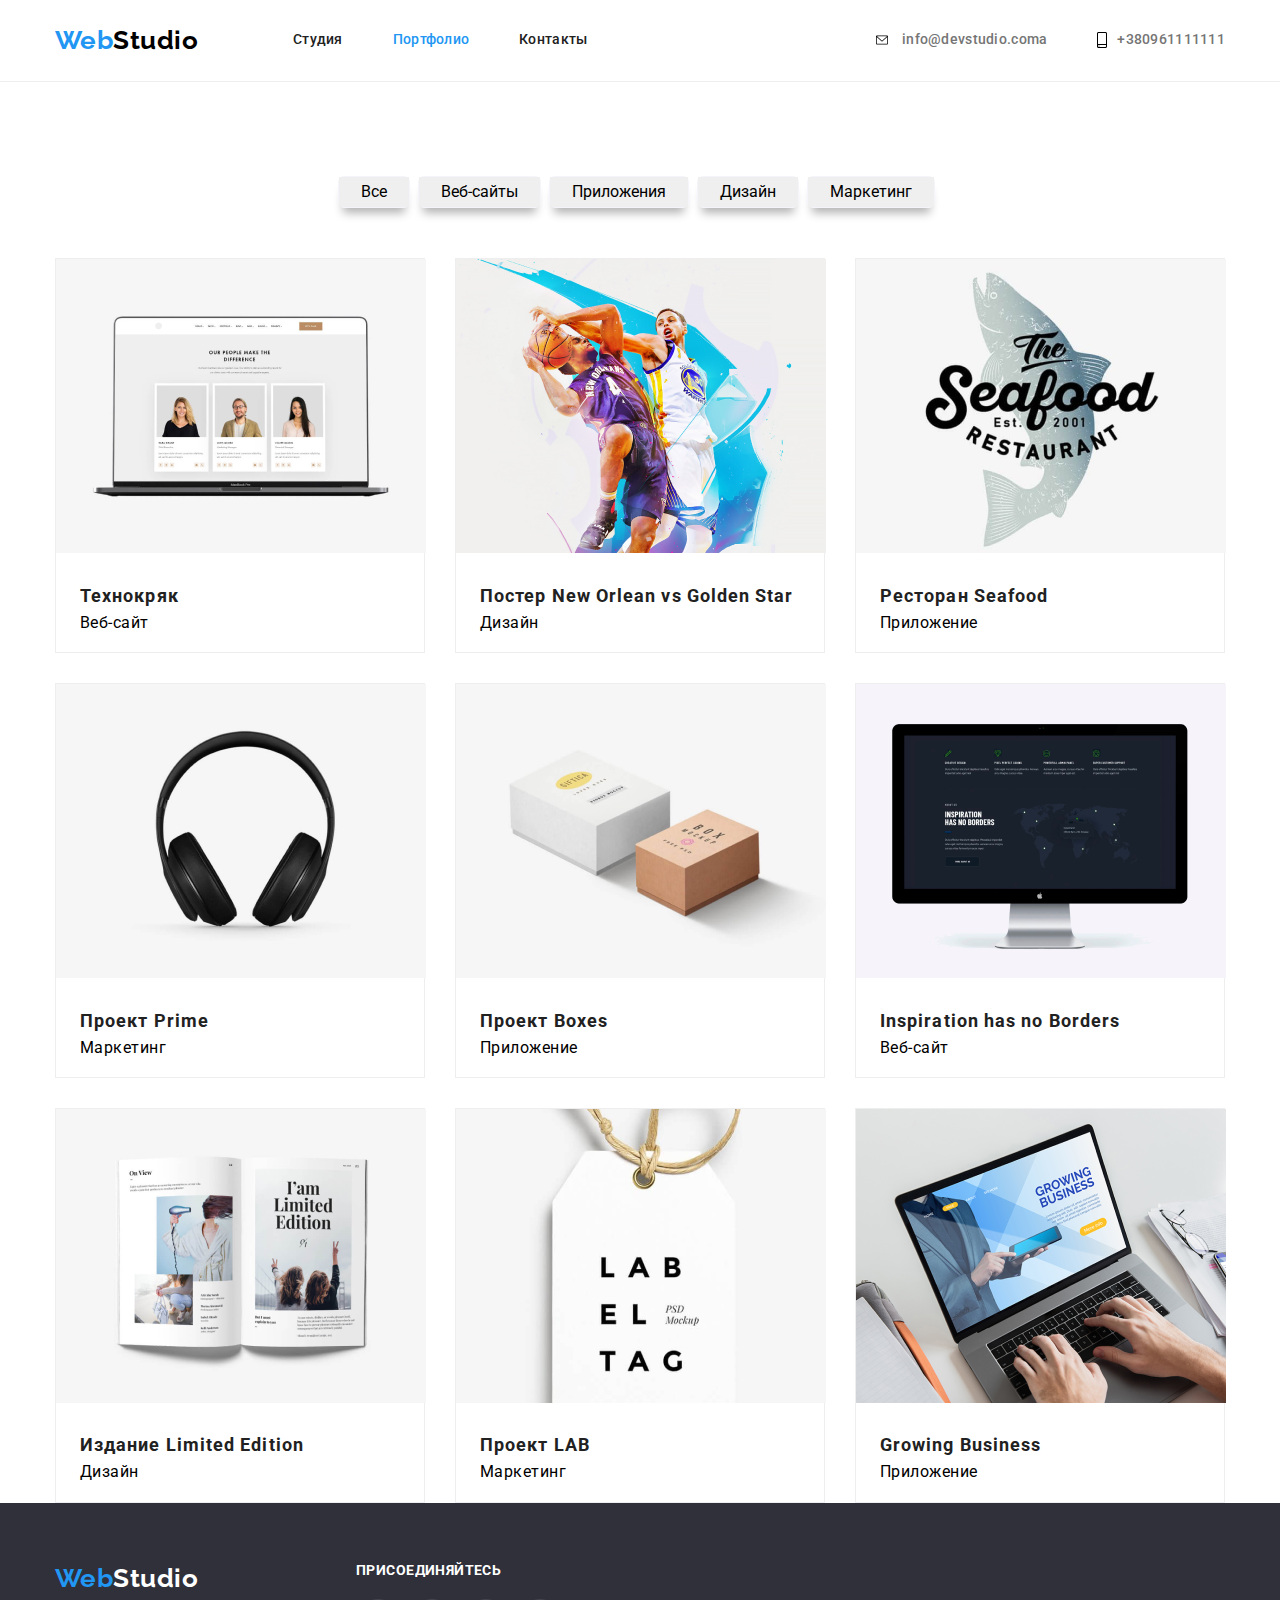
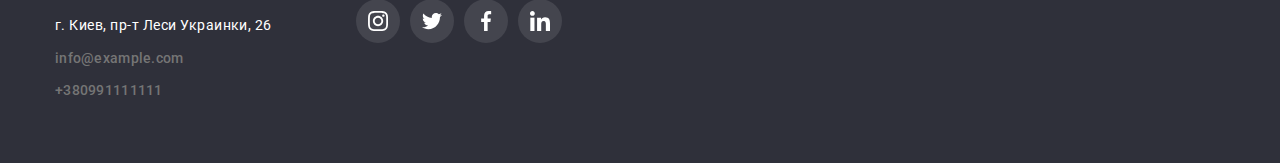
==== commit 3c573ce8: "делает фон соц сети в футер" ====
--- a/portfolio.html
+++ b/portfolio.html
@@ -117,6 +117,7 @@
 	<!--Футер адресс -->
 	<footer class="footer-color">
 		<div class="container footer-list">
+			<div class="address">
         <a class="logo" href="./index.html">Web<span class="logo-studio-white">Studio</span></a>
 			<div class="addres-footer">
 		  <address class="contact-nav-color">
@@ -127,6 +128,40 @@
 				</ul>
       </address>
 			</div>
+			</div>
+			<div class="welcom-list">
+				<h3 class="welcom-page"> ПРИСОЕДИНЯЙТЕСЬ </h3>
+				<ul class="list icon-social">
+					<li class="icon-social-item">
+						<a href="" class="icon-social-link" target="_blank" rel="noopener noreferrer">
+							<svg class="icon foot">
+								<use href="./imeges/sprite.svg#icon-instagram"></use>
+							</svg>
+						</a>
+					</li>
+					<li class="icon-social-item">
+						<a href="" class="icon-social-link" target="_blank" rel="noopener     noreferrer">
+							<svg class="icon foot">
+								<use href="./imeges/sprite.svg#icon-twitter"></use>
+							</svg>
+						</a>
+					</li>
+					<li class="icon-social-item">
+						<a href="" class="icon-social-link" target="_blank" rel="noopener noreferrer">
+							<svg class="icon foot">
+								<use href="./imeges/sprite.svg#icon-facebook"></use>
+							</svg>
+						</a>
+					</li>
+					<li class="icon-social-item">
+						<a href="" class="icon-social-link" target="_blank" rel="noopener noreferrer">
+							<svg class="icon foot">
+								<use href="./imeges/sprite.svg#icon-linkedin"></use>
+							</svg>
+						</a>
+					</li>
+				</ul>
+			</div>
 		</div>
     </footer>
     </body>
--- a/css/styles.css
+++ b/css/styles.css
@@ -389,7 +389,7 @@
 }
 /**/
 .welcom-list .icon-social-link {
-  background-color: #C4C4C4;
+  background-color: rgba(255, 255, 255, 0.1);
 }
 .icon-social-item + .icon-social-item {
   margin-left: 10px;
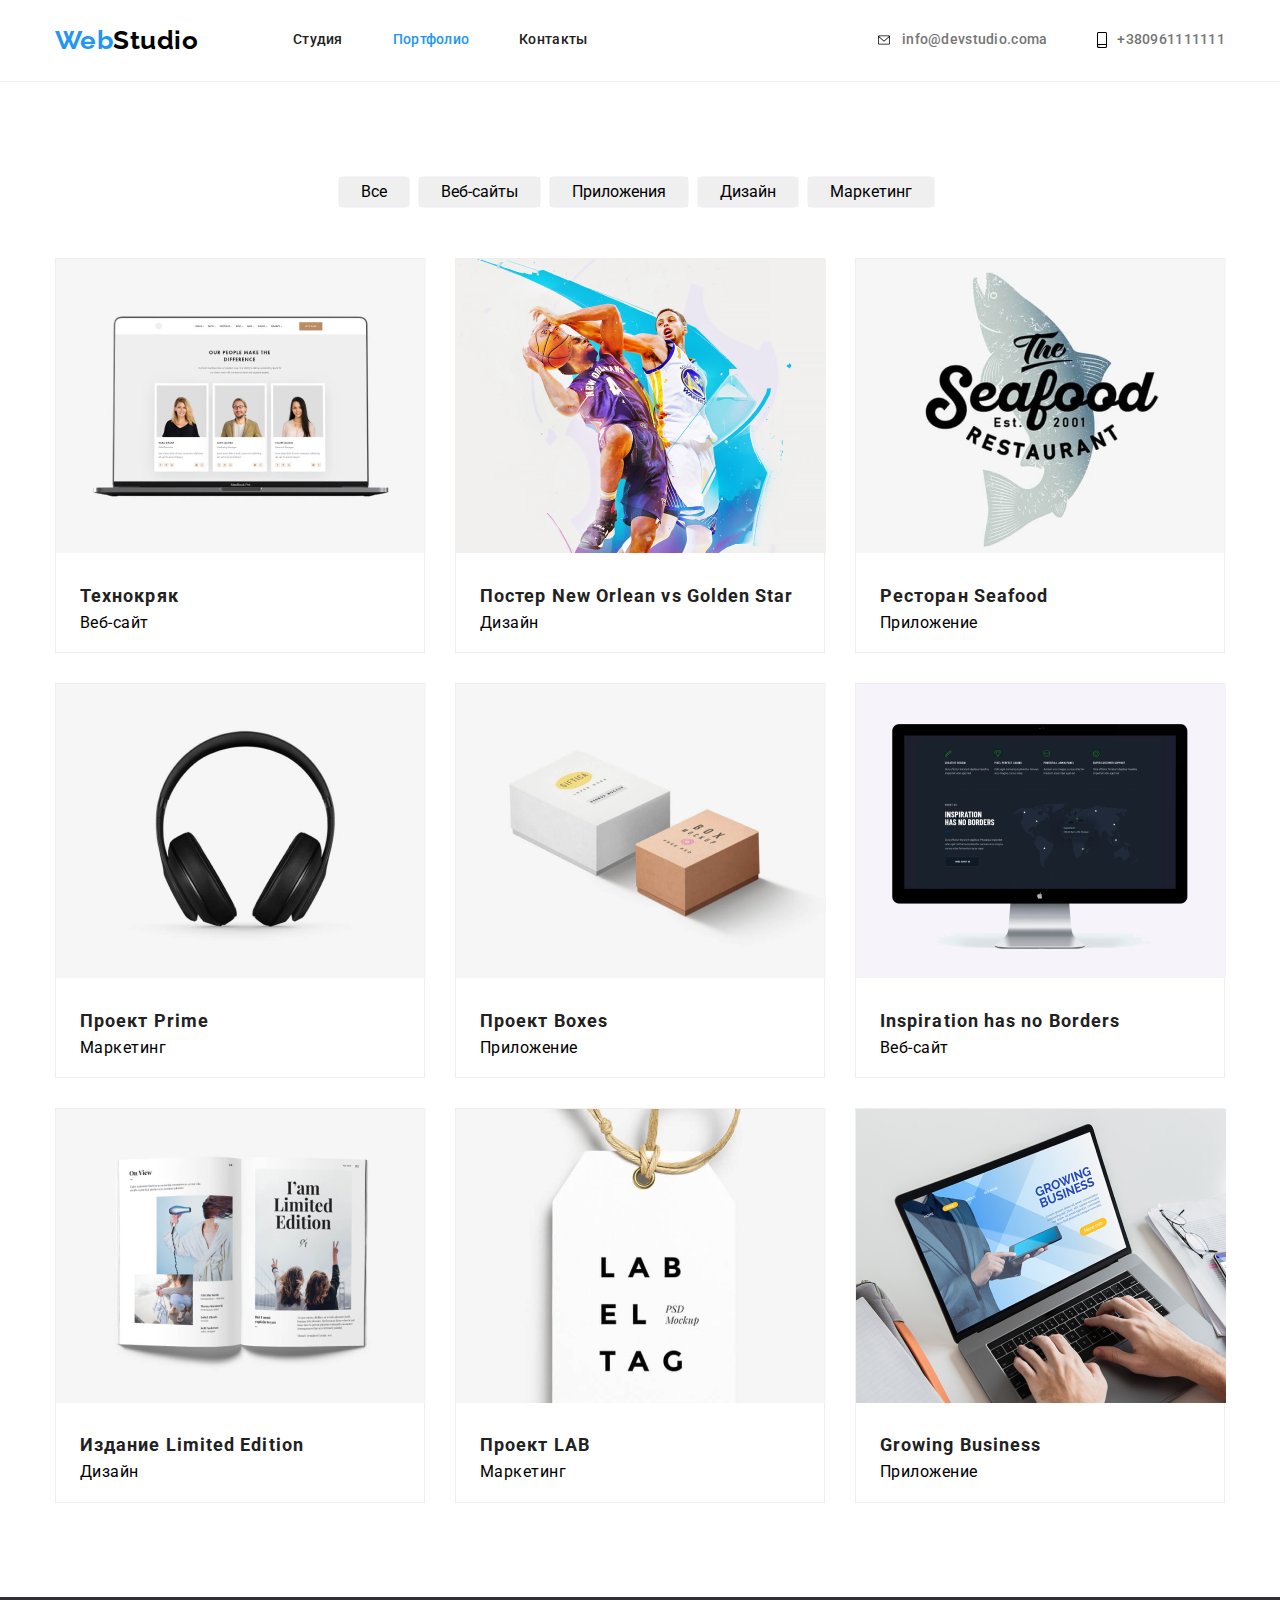
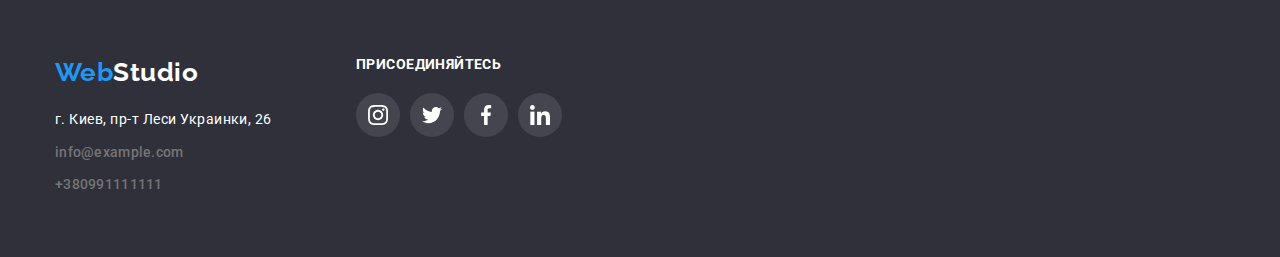
==== commit b23b3594: "вставляет свг в хедер" ====
--- a/portfolio.html
+++ b/portfolio.html
@@ -27,8 +27,19 @@
             </ul>
         </nav>
         <ul class="contact-nav flex">
-            <li class="item-nav"><a class="email-link" href="mailto:info@devstudio.coma">info@devstudio.coma</a></li>
-            <li class="item-nav"><a class="telephon-link" href="tel:+380961111111">+380961111111</a></li>
+            <li class="item-nav"><a class="email-link" href="mailto:info@devstudio.coma" target="_blank" rel="noopener noreferrer">
+              <svg class="icon-email" width="16" height="12">
+                <use href="./imeges/sprite.svg#icon-email"></use>
+              </svg>
+			  info@devstudio.coma
+			</a>
+            <li class="item-nav"><a class="telephon-link" href="tel:+380961111111" class="link" target="_blank"
+            rel="noopener noreferrer">
+            <svg class="icon-telephone" width="10" height="16">
+              <use href="./imeges/sprite.svg#icon-smartphone"></use>
+            </svg>
+			+380961111111
+		</a>
         </ul>
 			</div>
     </header>
--- a/css/styles.css
+++ b/css/styles.css
@@ -88,25 +88,36 @@
 .email-link::before {
   content: "";
   display: inline-block;
-  width: 16px;
-  height: 12px;
-  margin-right: 10px;
-  background-image: url(../imeges/email.svg);
   background-repeat: no-repeat;
   background-size: contain;
-
 } 
+
+.icon-email {
+  color: currentColor;
+  margin-right: 10px;
+
+}
+
 
 .telephon-link::before {
   content: "";
   display: inline-block;
-  width: 10px;
-  height: 16px;
-  margin-right: 10px;
-  background-image: url(../imeges/smartphone.svg);
   background-repeat: no-repeat;
   background-size: contain;
-
+}
+
+.icon-telephone {
+  color: currentColor;
+  margin-right: 10px;
+}
+
+.email-link:hover,
+.telephon-link:hover{
+  fill: var(--accent-link-color);
+}
+.email-link:focus,
+.telephon-link:focus {
+  fill: var(--accent-link-color);
 }
 
 
@@ -318,10 +329,7 @@
   font-size: 14px;
 	line-height: 1.71;
 	letter-spacing: 0.03em;
-  padding-top: 94px;
-  padding-bottom: 94px;
-  padding-right: 15px;
-  padding-left: 15px;
+  padding: 94px 15px;
   color: var(--main-text-color);
 
 } 
@@ -414,41 +422,9 @@
 .icon-social-link:hover .icon,
 .icon-social-link:focus .icon {
   fill: var(--bg-color);
-  /*background-color: var(--accent-link-color);*/
-}
-
-/*.icon-social-link:hover::before 
-.icon-social-link:focus::before {
-  fill: #ffffff;
-  background-color: #2196F3;
-
-}*/
+}
 
            /*    clients    */
-
-
-.section-clients {
-  display: flex;
-  background-color: yellow;
-}
-
-
-.regular-clients {
-  display: flex;
-  flex-wrap: nowrap;
-}
-
-.regular-clients .icon-clients {
-  width: 170px;
-  margin-right: 30px;
-  fill: var(--icon-color);
-
-}
-.icon-clients {
-  width: 106px;
-  height: 60px;
-  border: 1px solid red;
-}
 
 .title-clients {
   width: 390px;
@@ -457,9 +433,43 @@
   margin-bottom: 50px;
 }
 
-.container.clients {
-  padding: 94px 0;
-}
+.icon-clients {
+  width: 170px;
+  margin-right: 30px;
+  border: 2px solid var(--icon-color);
+  border-radius: 4px;
+}
+
+.icon-clients:hover,
+.icon-clients:focus {
+  border: 2px solid var(--accent-link-color);
+}
+
+
+.icon-client {
+  display: flex;
+  justify-content: center;
+  align-items: center;
+  width: 106px;
+  height: 60px;
+  margin: 16px 32px;
+  fill: var(--icon-color);
+
+}
+
+.icon-clients:hover .icon-client,
+.icon-clients:focus .icon-client {
+  fill: var(--accent-link-color);
+
+}
+
+.section-clients {
+  display: flex;
+  padding-top: 94px;
+  padding-bottom: 94px;
+  
+}
+
 
 .main-title {
   margin-bottom: 10px;
@@ -542,9 +552,14 @@
   display: flex;
   margin-right: 8px;
   border-radius: 6px;
-  box-shadow: 0 10px 10px -5px
+ 
+  border: 1px solid transparent;
+}
+
+.item-button:hover,
+.item-button:focus {
+   box-shadow: 0 10px 10px -5px
   rgba(0,0,0,0.3);
-  border: 1px solid transparent;
 }
 
 
@@ -637,6 +652,7 @@
 
 .main-portfolio {
   padding-top: 94px;
+  padding-bottom: 94px;
 }
 
 .list-button {
@@ -663,6 +679,14 @@
   border: 1px solid #eee;
 }
 
+.item-portfolio:hover,
+.item-portfolio:focus {
+  box-shadow: 0px 1px 1px rgba(0, 0, 0, 0.12),
+   0px 4px 4px rgba(0, 0, 0, 0.06), 
+   1px 4px 6px rgba(0, 0, 0, 0.16);
+}
+
+
 .item-portfolio:last-child {
   margin-right: 0%;
 }
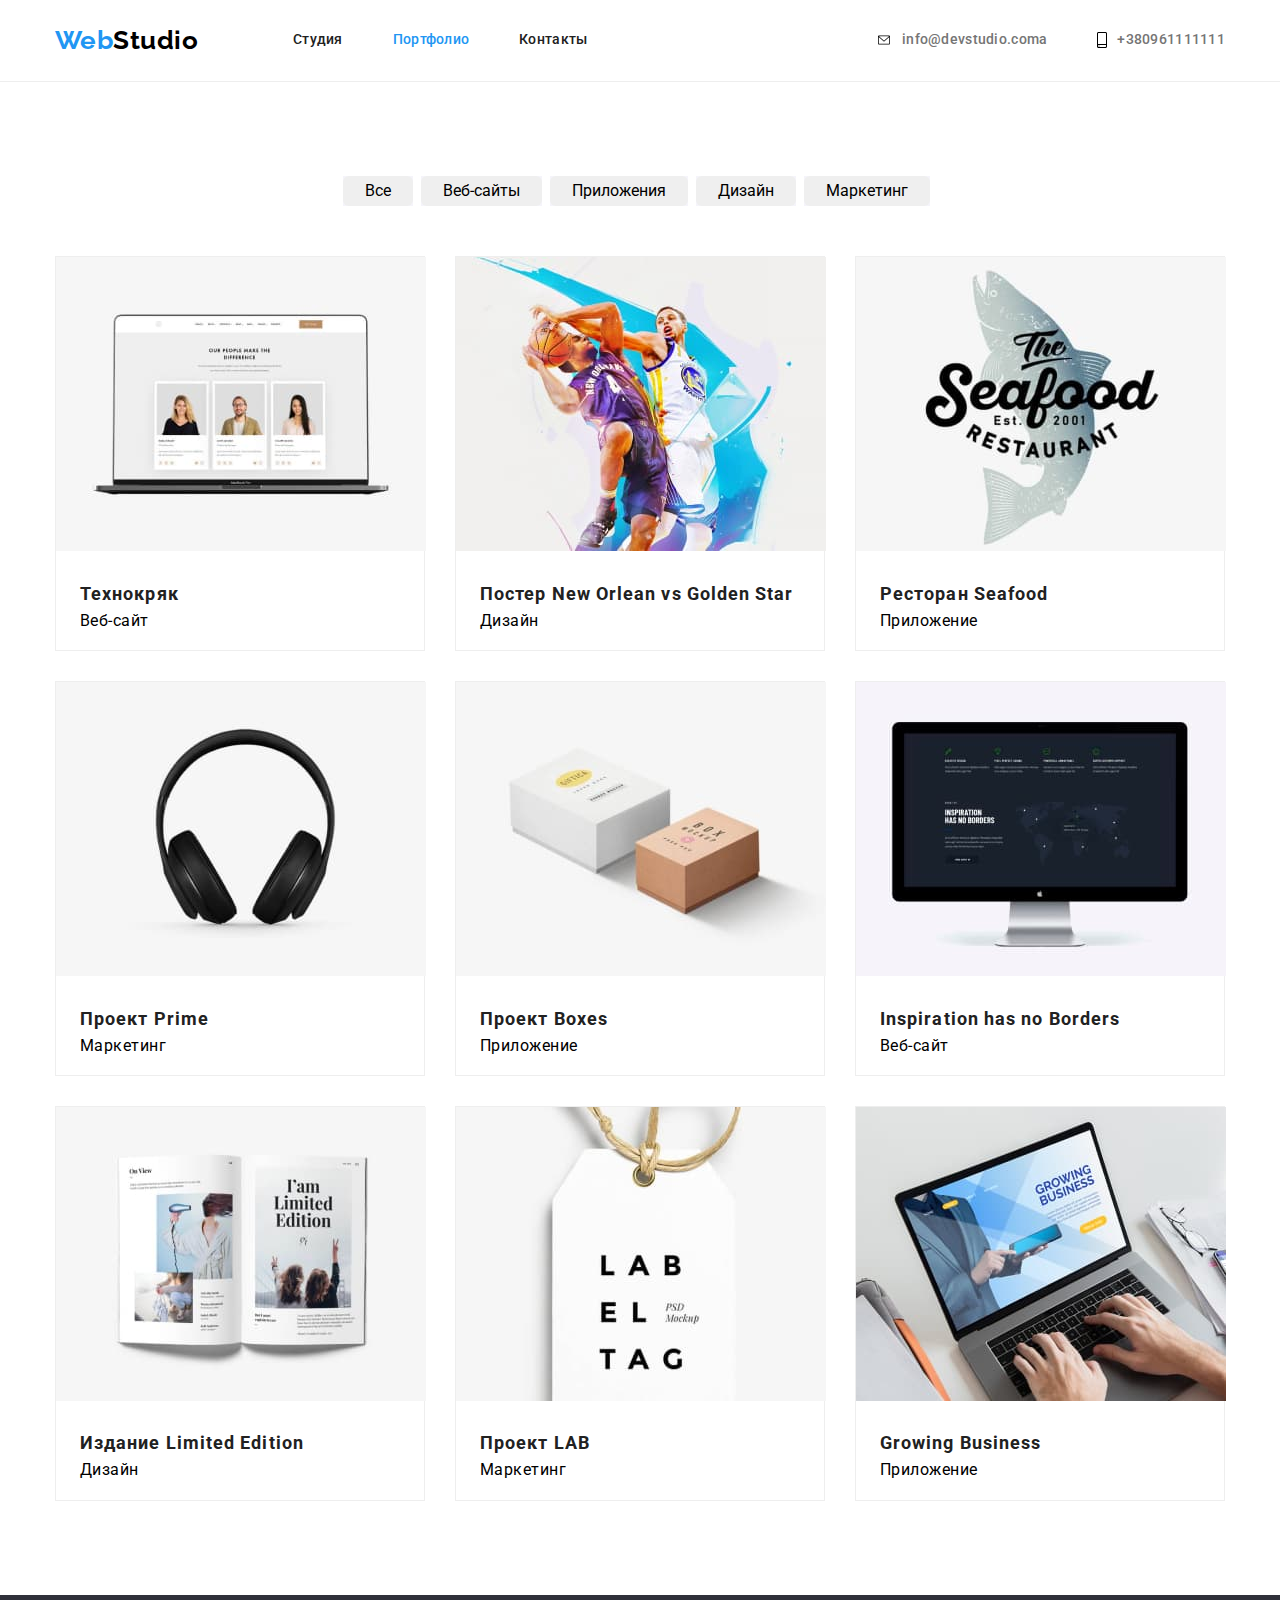
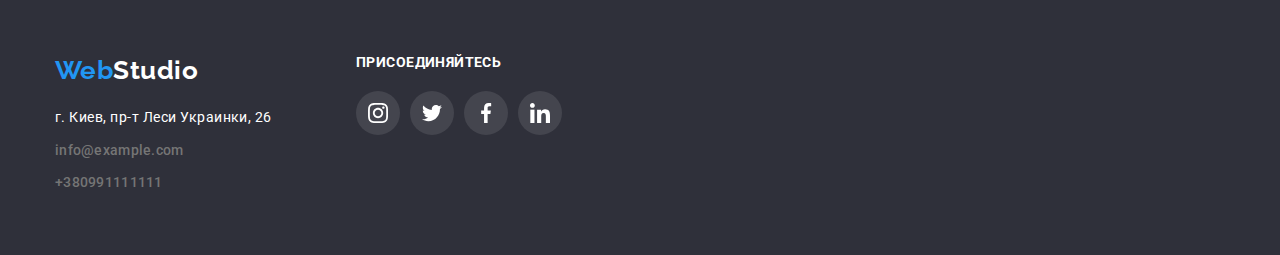
==== commit ba653c54: "оптимизирует фото и правка" ====
--- a/portfolio.html
+++ b/portfolio.html
@@ -33,7 +33,7 @@
               </svg>
 			  info@devstudio.coma
 			</a>
-            <li class="item-nav"><a class="telephon-link" href="tel:+380961111111" class="link" target="_blank"
+            <li class="item-nav"><a class="telephon-link" href="tel:+380961111111"  target="_blank"
             rel="noopener noreferrer">
             <svg class="icon-telephone" width="10" height="16">
               <use href="./imeges/sprite.svg#icon-smartphone"></use>
@@ -59,63 +59,63 @@
 				
 					<ul class="list-portfolio">
 						<li class="item-portfolio">
-							<img class="img-pfolio"src="imeges/img.a.png" alt="" width="370"> 
+							<img class="img-pfolio" src="imeges/img.a.jpg" alt="" width="370"> 
 							<div class="menu-project">
 								<h2 class="item-name">Технокряк</h2>
 								<p>Веб-сайт</p>
 							</div>
 						</li>
 						<li class="item-portfolio">
-							<img class="img-pfolio"src="imeges/img.(1).png" alt="" width="370">
+							<img class="img-pfolio" src="imeges/img.(a).jpg" alt="" width="370">
 							<div class="menu-project">
 								<h2 class="item-name">Постер New Orlean vs Golden Star</h2>
 								<p>Дизайн</p>
 							</div>
 						</li>
 						<li class="item-portfolio">
-							<img class="img-pfolio"src="imeges/img.(2).png" alt="" width="370">
+							<img class="img-pfolio" src="imeges/img.(b).jpg" alt="" width="370">
 							<div class="menu-project">
 								<h2 class="item-name">Ресторан Seafood</h2>
 								<p>Приложение</p>
 							</div>
 						</li>
 						<li class="item-portfolio">
-							<img class="img-pfolio"src="imeges/img.(3).png" alt="" width="370">
+							<img class="img-pfolio" src="imeges/img.(c).jpg" alt="" width="370">
 							<div class="menu-project">
 								<h2 class="item-name">Проект Prime</h2>
 								<p>Маркетинг</p>
 							</div>
 						</li>
 						<li class="item-portfolio">
-							<img class="img-pfolio"src="imeges/img.(4).png" alt="" width="370">
+							<img class="img-pfolio" src="imeges/img.(d).jpg" alt="" width="370">
 							<div class="menu-project">
 								<h2 class="item-name">Проект Boxes</h2>
 								<p>Приложение</p>
 							</div>
 						</li>
 						<li class="item-portfolio">
-							<img class="img-pfolio"src="imeges/img.(5).png" alt="" width="370">
+							<img class="img-pfolio" src="imeges/img.(i).jpg" alt="" width="370">
 							<div class="menu-project">
 								<h2 class="item-name">Inspiration has no Borders</h2>
 								<p>Веб-сайт</p>
 							</div>
 						</li>
 						<li class="item-portfolio">
-							<img class="img-pfolio"src="imeges/img.(6).png" alt="" width="370">
+							<img class="img-pfolio" src="imeges/img.(f).jpg" alt="" width="370">
 							<div class="menu-project">
 								<h2 class="item-name">Издание Limited Edition</h2>
 								<p>Дизайн</p>
 							</div>
 						</li>
 						<li class="item-portfolio">
-							<img class="img-pfolio"src="imeges/img.(7).png" alt="" width="370">
+							<img class="img-pfolio" src="imeges/img.(j).jpg" alt="" width="370">
 							<div class="menu-project">
 								<h2 class="item-name">Проект LAB</h2>
 								<p>Маркетинг</p>
 							</div>
 						</li>
 						<li class="item-portfolio">
-							<img class="img-pfolio"src="imeges/img.(8).png" alt="" width="370">
+							<img class="img-pfolio" src="imeges/img.(h).jpg" alt="" width="370">
 							<div class="menu-project">
 								<h2 class="item-name">Growing Business</h2>
 								<p>Приложение</p>
--- a/css/styles.css
+++ b/css/styles.css
@@ -87,6 +87,8 @@
 
 .email-link::before {
   content: "";
+  width: 16px;
+  height: 12px;
   display: inline-block;
   background-repeat: no-repeat;
   background-size: contain;
@@ -426,13 +428,6 @@
 
            /*    clients    */
 
-.title-clients {
-  width: 390px;
-  margin-left: auto;
-  margin-right: auto;
-  margin-bottom: 50px;
-}
-
 .icon-clients {
   width: 170px;
   margin-right: 30px;
@@ -450,9 +445,11 @@
   display: flex;
   justify-content: center;
   align-items: center;
-  width: 106px;
-  height: 60px;
-  margin: 16px 32px;
+  
+  margin-top: 32px;
+  margin-bottom: 32px;
+  margin-left: auto;
+  margin-right: auto;
   fill: var(--icon-color);
 
 }
@@ -468,6 +465,19 @@
   padding-top: 94px;
   padding-bottom: 94px;
   
+}
+
+.title-clients {
+  margin-left: auto;
+  margin-right: auto;
+  margin-bottom: 50px;
+  font-size: 36px;
+  line-height: 1.16;
+  text-align: center;
+  letter-spacing: 0.03em;
+
+  color: var(--title-color);
+
 }
 
 
@@ -535,6 +545,7 @@
   cursor: pointer;
   padding: 6px 22px;
   border: none;
+  border-radius: 6px;
 }
 
 .list-button .item-button {
@@ -543,6 +554,7 @@
   line-height: 1.62;
   text-align: center;
   
+  border: 0;
   color: var(--title-color);
   background-color: var(--button-color);
 }
@@ -551,22 +563,18 @@
 .item-button {
   display: flex;
   margin-right: 8px;
-  border-radius: 6px;
- 
-  border: 1px solid transparent;
-}
-
-.item-button:hover,
-.item-button:focus {
-   box-shadow: 0 10px 10px -5px
-  rgba(0,0,0,0.3);
+  
 }
 
 
 .button:hover,
 .button:focus {
-  color: var(--button-color);
+  color: var(--button-color); 
+  box-shadow: 0 10px 10px -5px
+  rgba(0,0,0,0.3);
   background-color: var(--accent-link-color);
+  border-radius: 4px;
+  
   
 }
 
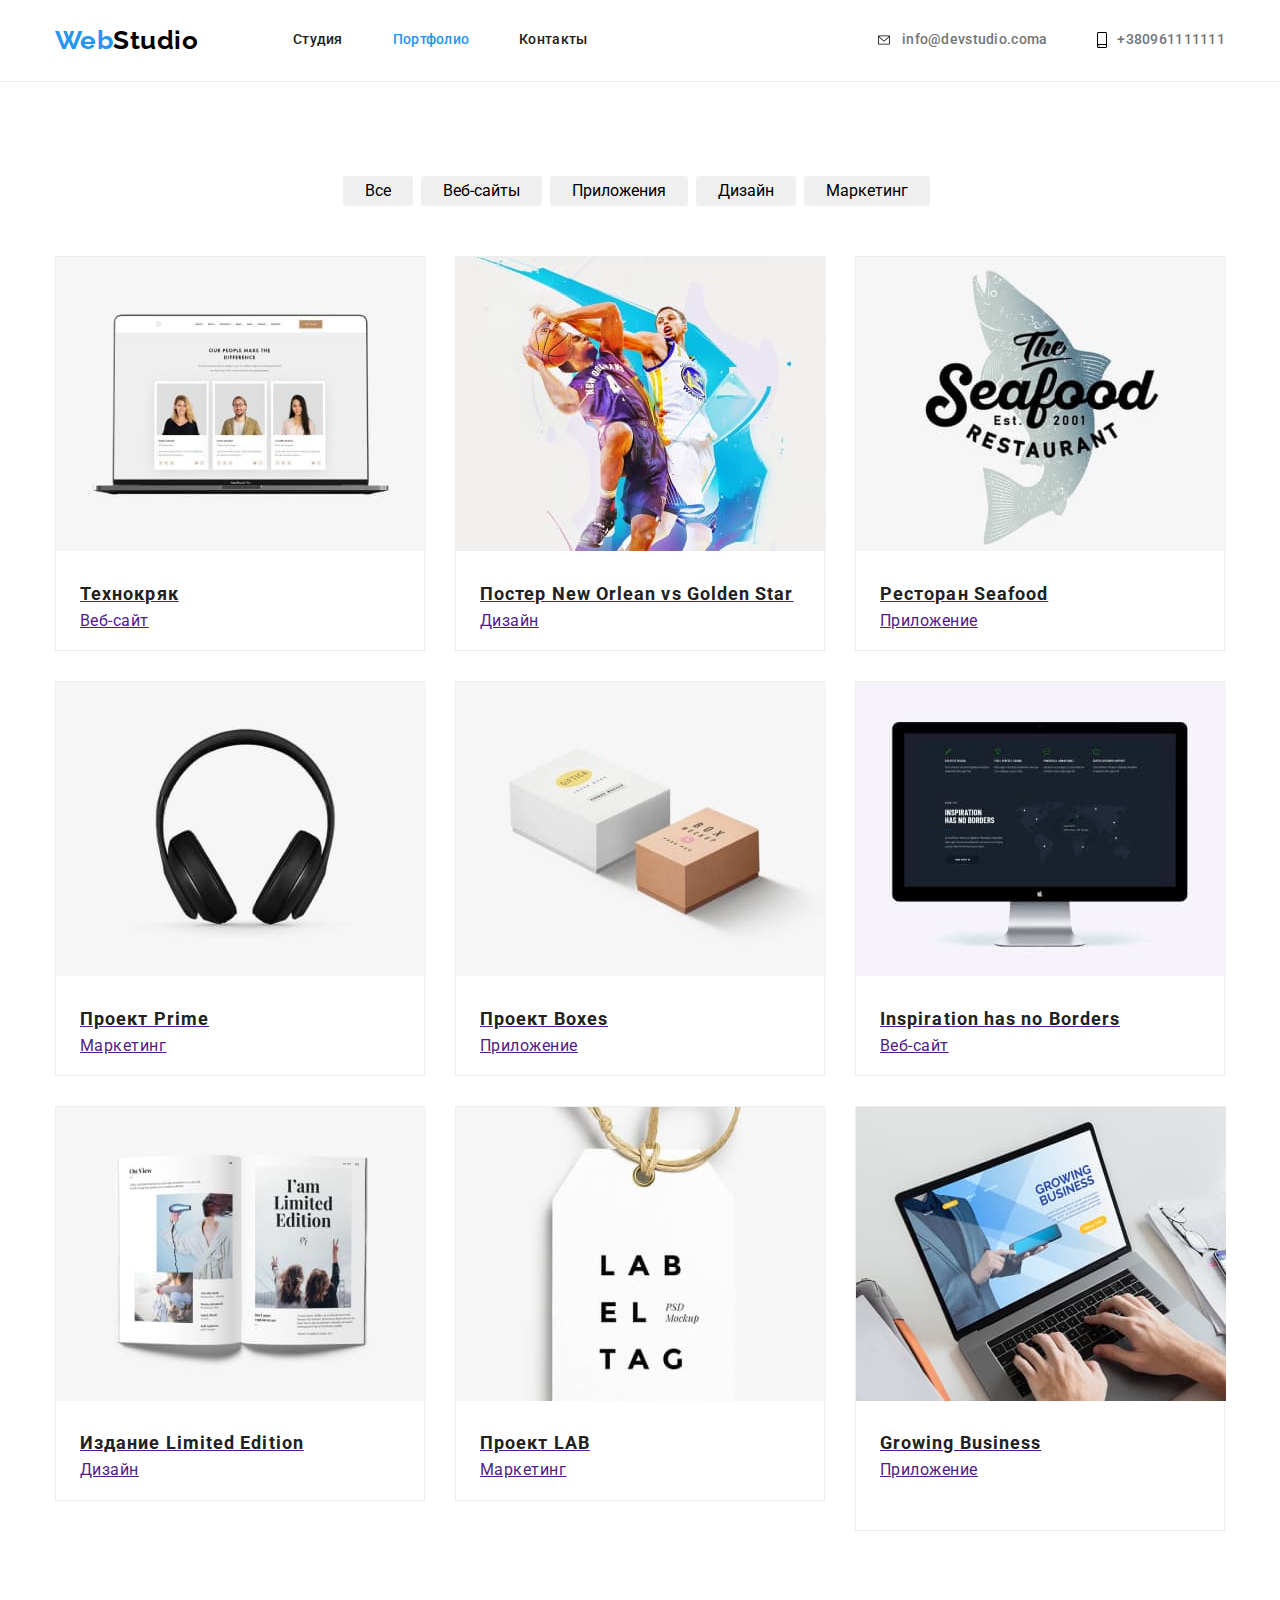
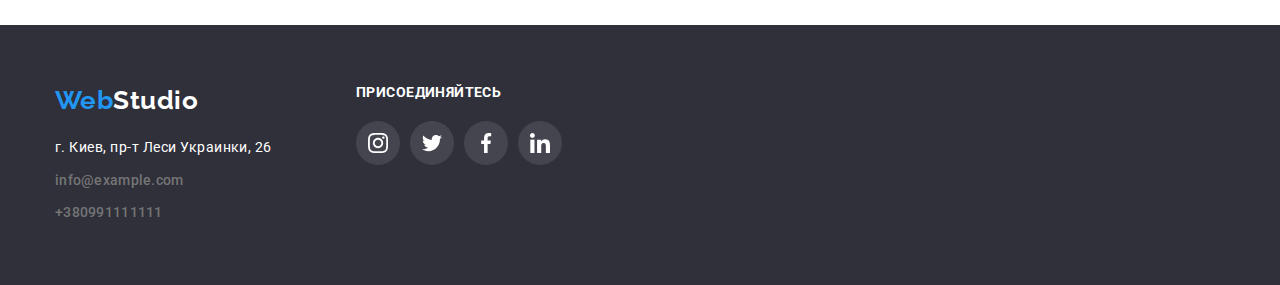
==== commit 7205d535: "корректировка ссылок" ====
--- a/portfolio.html
+++ b/portfolio.html
@@ -59,68 +59,87 @@
 				
 					<ul class="list-portfolio">
 						<li class="item-portfolio">
+							<a 	class="icon-portfolio" href="">						
 							<img class="img-pfolio" src="imeges/img.a.jpg" alt="" width="370"> 
 							<div class="menu-project">
 								<h2 class="item-name">Технокряк</h2>
 								<p>Веб-сайт</p>
 							</div>
+							</a>
 						</li>
 						<li class="item-portfolio">
+							<a class="icon-portfolio" href="">
 							<img class="img-pfolio" src="imeges/img.(a).jpg" alt="" width="370">
 							<div class="menu-project">
 								<h2 class="item-name">Постер New Orlean vs Golden Star</h2>
 								<p>Дизайн</p>
 							</div>
+							</a>
 						</li>
 						<li class="item-portfolio">
+							<a class="icon-portfolio" href="">
 							<img class="img-pfolio" src="imeges/img.(b).jpg" alt="" width="370">
 							<div class="menu-project">
 								<h2 class="item-name">Ресторан Seafood</h2>
 								<p>Приложение</p>
 							</div>
 						</li>
+						</a>
 						<li class="item-portfolio">
+							<a class="icon-portfolio" href="">
 							<img class="img-pfolio" src="imeges/img.(c).jpg" alt="" width="370">
 							<div class="menu-project">
 								<h2 class="item-name">Проект Prime</h2>
 								<p>Маркетинг</p>
 							</div>
 						</li>
+						</a>
 						<li class="item-portfolio">
+							<a class="icon-portfolio" href="">
 							<img class="img-pfolio" src="imeges/img.(d).jpg" alt="" width="370">
 							<div class="menu-project">
 								<h2 class="item-name">Проект Boxes</h2>
 								<p>Приложение</p>
 							</div>
 						</li>
+						</a>
 						<li class="item-portfolio">
+							<a class="icon-portfolio" href="">
 							<img class="img-pfolio" src="imeges/img.(i).jpg" alt="" width="370">
 							<div class="menu-project">
 								<h2 class="item-name">Inspiration has no Borders</h2>
 								<p>Веб-сайт</p>
 							</div>
 						</li>
+						</a>
 						<li class="item-portfolio">
+							<a class="icon-portfolio" href="">
 							<img class="img-pfolio" src="imeges/img.(f).jpg" alt="" width="370">
 							<div class="menu-project">
 								<h2 class="item-name">Издание Limited Edition</h2>
 								<p>Дизайн</p>
 							</div>
 						</li>
+						</a>
 						<li class="item-portfolio">
+							<a class="icon-portfolio" href="">
 							<img class="img-pfolio" src="imeges/img.(j).jpg" alt="" width="370">
 							<div class="menu-project">
 								<h2 class="item-name">Проект LAB</h2>
 								<p>Маркетинг</p>
 							</div>
 						</li>
+						</a>
 						<li class="item-portfolio">
+							<a class="icon-portfolio" href="">
 							<img class="img-pfolio" src="imeges/img.(h).jpg" alt="" width="370">
 							<div class="menu-project">
 								<h2 class="item-name">Growing Business</h2>
 								<p>Приложение</p>
 							</div>
 						</li>
+					</a>
+
 					</ul>
 				</div>
 			</section>
--- a/css/styles.css
+++ b/css/styles.css
@@ -428,6 +428,20 @@
 
            /*    clients    */
 
+.icon-regular-clients {
+  display: flex;
+  justify-content: center;
+  align-items: center;
+  width: 106px;
+  margin-top: 32px;
+  margin-bottom: 32px;
+  margin-left: auto;
+  margin-right: auto;
+  fill: var(--icon-color);
+
+  border-radius: 4px;
+}
+
 .icon-clients {
   width: 170px;
   margin-right: 30px;
@@ -442,16 +456,7 @@
 
 
 .icon-client {
-  display: flex;
-  justify-content: center;
-  align-items: center;
-  
-  margin-top: 32px;
-  margin-bottom: 32px;
-  margin-left: auto;
-  margin-right: auto;
-  fill: var(--icon-color);
-
+  
 }
 
 .icon-clients:hover .icon-client,
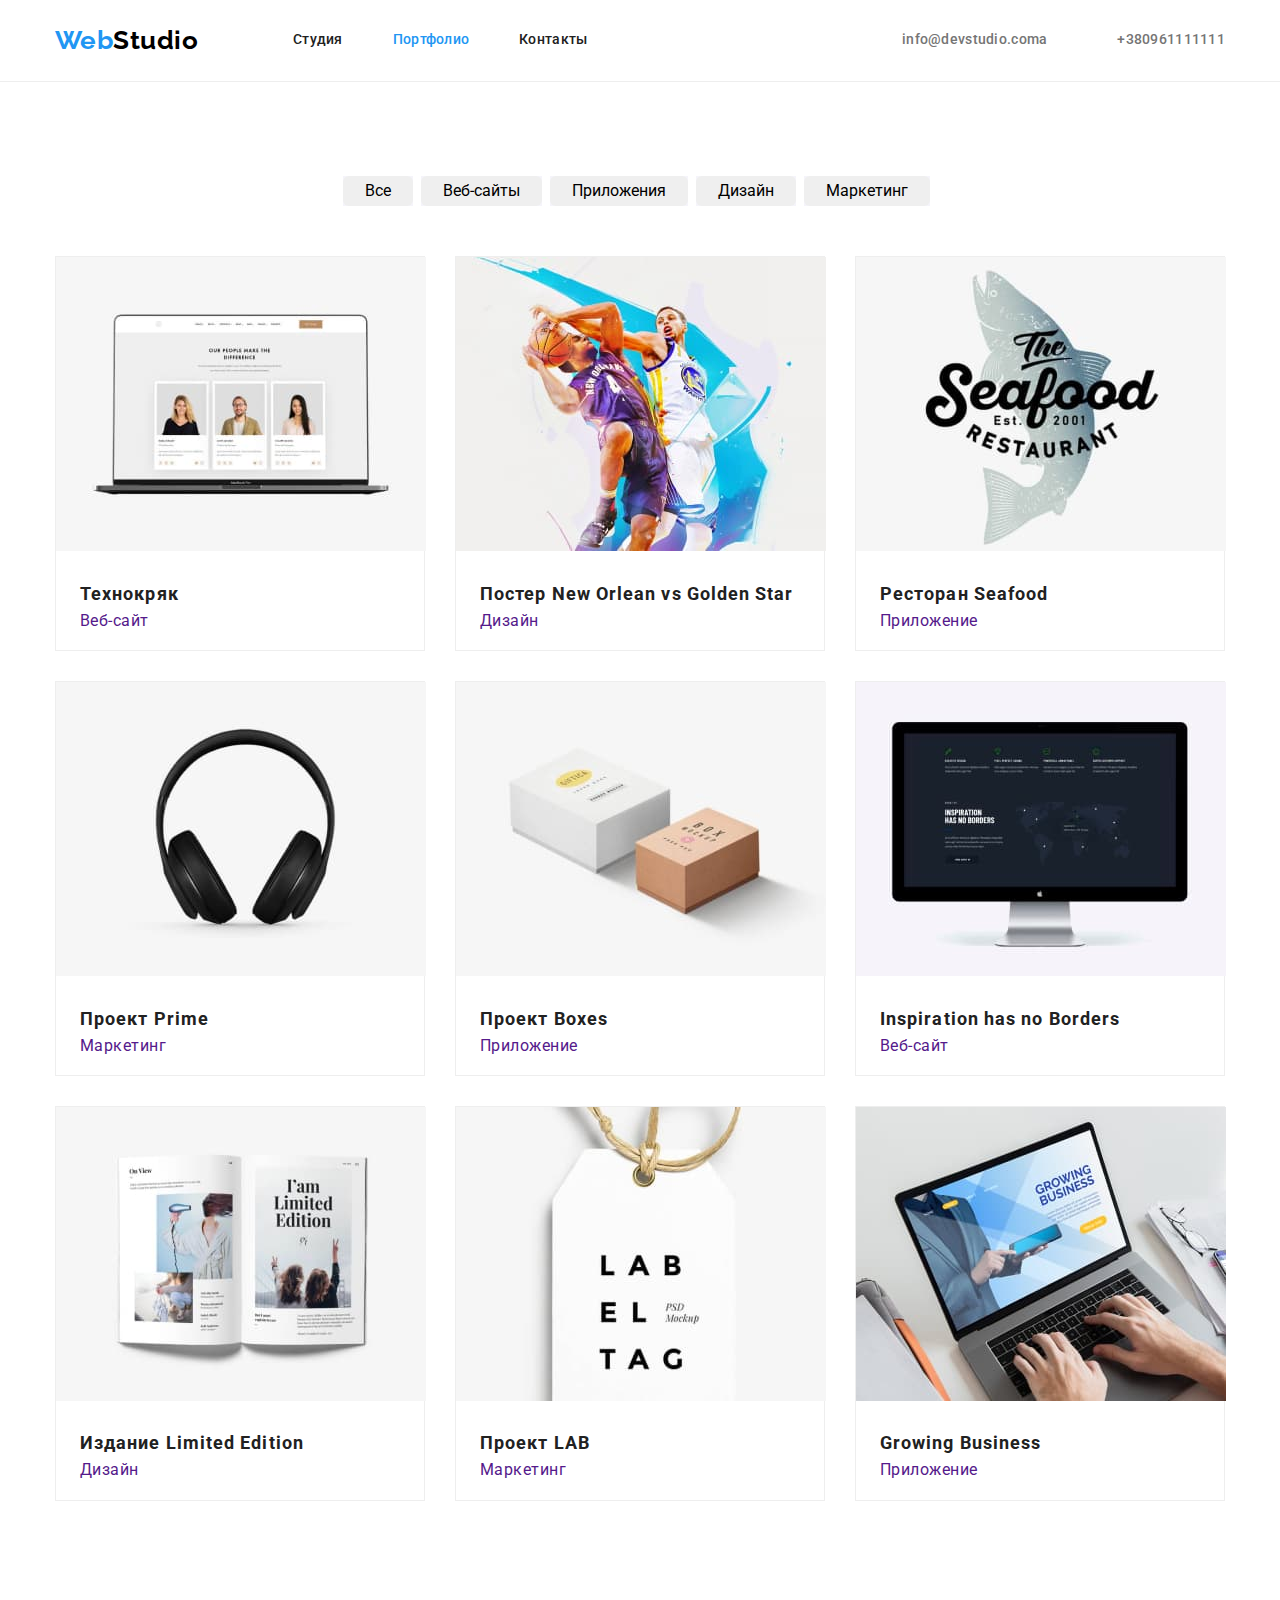
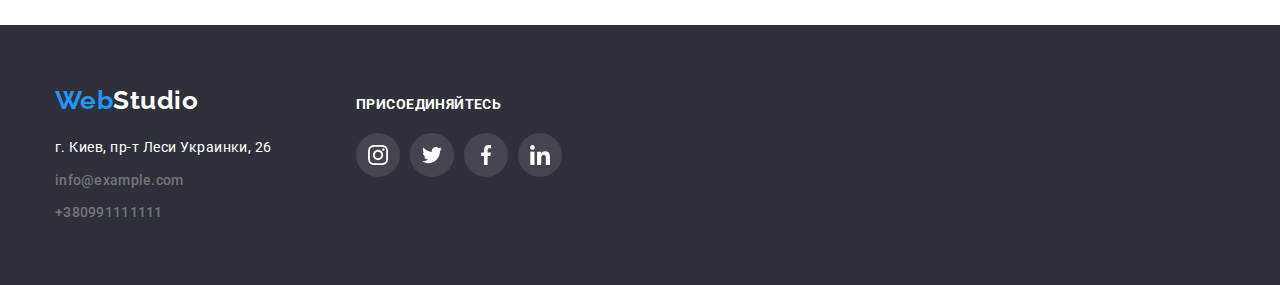
==== commit d320dbab: "последние правки" ====
--- a/portfolio.html
+++ b/portfolio.html
@@ -60,85 +60,92 @@
 					<ul class="list-portfolio">
 						<li class="item-portfolio">
 							<a 	class="icon-portfolio" href="">						
-							<img class="img-pfolio" src="imeges/img.a.jpg" alt="" width="370"> 
-							<div class="menu-project">
-								<h2 class="item-name">Технокряк</h2>
-								<p>Веб-сайт</p>
-							</div>
-							</a>
-						</li>
-						<li class="item-portfolio">
-							<a class="icon-portfolio" href="">
-							<img class="img-pfolio" src="imeges/img.(a).jpg" alt="" width="370">
-							<div class="menu-project">
-								<h2 class="item-name">Постер New Orlean vs Golden Star</h2>
-								<p>Дизайн</p>
-							</div>
-							</a>
-						</li>
-						<li class="item-portfolio">
-							<a class="icon-portfolio" href="">
-							<img class="img-pfolio" src="imeges/img.(b).jpg" alt="" width="370">
-							<div class="menu-project">
-								<h2 class="item-name">Ресторан Seafood</h2>
-								<p>Приложение</p>
-							</div>
-						</li>
-						</a>
-						<li class="item-portfolio">
-							<a class="icon-portfolio" href="">
-							<img class="img-pfolio" src="imeges/img.(c).jpg" alt="" width="370">
-							<div class="menu-project">
-								<h2 class="item-name">Проект Prime</h2>
-								<p>Маркетинг</p>
-							</div>
-						</li>
-						</a>
-						<li class="item-portfolio">
-							<a class="icon-portfolio" href="">
-							<img class="img-pfolio" src="imeges/img.(d).jpg" alt="" width="370">
-							<div class="menu-project">
-								<h2 class="item-name">Проект Boxes</h2>
-								<p>Приложение</p>
-							</div>
-						</li>
-						</a>
-						<li class="item-portfolio">
-							<a class="icon-portfolio" href="">
-							<img class="img-pfolio" src="imeges/img.(i).jpg" alt="" width="370">
-							<div class="menu-project">
-								<h2 class="item-name">Inspiration has no Borders</h2>
-								<p>Веб-сайт</p>
-							</div>
-						</li>
-						</a>
-						<li class="item-portfolio">
-							<a class="icon-portfolio" href="">
-							<img class="img-pfolio" src="imeges/img.(f).jpg" alt="" width="370">
-							<div class="menu-project">
-								<h2 class="item-name">Издание Limited Edition</h2>
-								<p>Дизайн</p>
-							</div>
-						</li>
-						</a>
-						<li class="item-portfolio">
-							<a class="icon-portfolio" href="">
-							<img class="img-pfolio" src="imeges/img.(j).jpg" alt="" width="370">
-							<div class="menu-project">
-								<h2 class="item-name">Проект LAB</h2>
-								<p>Маркетинг</p>
-							</div>
-						</li>
-						</a>
-						<li class="item-portfolio">
-							<a class="icon-portfolio" href="">
-							<img class="img-pfolio" src="imeges/img.(h).jpg" alt="" width="370">
-							<div class="menu-project">
-								<h2 class="item-name">Growing Business</h2>
-								<p>Приложение</p>
-							</div>
-						</li>
-					</a>
+								<img class="img-pfolio" src="imeges/img.a.jpg" alt="" width="370"> 
+								<div class="menu-project">
+									<h2 class="item-name">Технокряк</h2>
+									<p>Веб-сайт</p>
+								</div>
+							</a>
+						</li>
+						<li class="item-portfolio">
+							<a class="icon-portfolio" href="">
+								<img class="img-pfolio" src="imeges/img.(a).jpg" alt="" width="370">
+								<div class="menu-project">
+									<h2 class="item-name">Постер New Orlean vs Golden Star</h2>
+									<p>Дизайн</p>
+								</div>
+							</a>
+						</li>
+						<li class="item-portfolio">
+							<a class="icon-portfolio" href="">
+								<img class="img-pfolio" src="imeges/img.(b).jpg" alt="" width="370">
+								<div class="menu-project">
+									<h2 class="item-name">Ресторан Seafood</h2>
+									<p>Приложение</p>
+								</div>
+							</a>
+						</li>
+						
+						<li class="item-portfolio">
+							<a class="icon-portfolio" href="">
+								<img class="img-pfolio" src="imeges/img.(c).jpg" alt="" width="370">
+								<div class="menu-project">
+									<h2 class="item-name">Проект Prime</h2>
+									<p>Маркетинг</p>
+								</div>
+							</a>
+						</li>
+						
+						<li class="item-portfolio">
+							<a class="icon-portfolio" href="">
+								<img class="img-pfolio" src="imeges/img.(d).jpg" alt="" width="370">
+								<div class="menu-project">
+									<h2 class="item-name">Проект Boxes</h2>
+									<p>Приложение</p>
+								</div>
+						</a>
+						</li>
+						
+						<li class="item-portfolio">
+							<a class="icon-portfolio" href="">
+								<img class="img-pfolio" src="imeges/img.(i).jpg" alt="" width="370">
+								<div class="menu-project">
+									<h2 class="item-name">Inspiration has no Borders</h2>
+									<p>Веб-сайт</p>
+								</div>
+							</a>
+						</li>
+					
+						<li class="item-portfolio">
+							<a class="icon-portfolio" href="">
+								<img class="img-pfolio" src="imeges/img.(f).jpg" alt="" width="370">
+								<div class="menu-project">
+									<h2 class="item-name">Издание Limited Edition</h2>
+									<p>Дизайн</p>
+								</div>
+							</a>
+						</li>
+						
+						<li class="item-portfolio">
+						  <a class="icon-portfolio" href="">
+								<img class="img-pfolio" src="imeges/img.(j).jpg" alt="" width="370">
+								<div class="menu-project">
+									<h2 class="item-name">Проект LAB</h2>
+									<p>Маркетинг</p>
+								</div>
+						  </a>
+						</li>
+						
+						<li class="item-portfolio">
+							<a class="icon-portfolio" href="">
+								<img class="img-pfolio" src="imeges/img.(h).jpg" alt="" width="370">
+								<div class="menu-project">
+									<h2 class="item-name">Growing Business</h2>
+									<p>Приложение</p>
+								</div>
+							</a>
+						</li>
+				
 
 					</ul>
 				</div>
--- a/css/styles.css
+++ b/css/styles.css
@@ -95,7 +95,7 @@
 } 
 
 .icon-email {
-  color: currentColor;
+  fill: currentColor;
   margin-right: 10px;
 
 }
@@ -109,7 +109,7 @@
 }
 
 .icon-telephone {
-  color: currentColor;
+  fill: currentColor;
   margin-right: 10px;
 }
 
@@ -281,9 +281,12 @@
 
 /* main section */
 .section {
+  width: 1600px;
   padding-top: 200px;
   padding-bottom: 200px;
   text-align: center;
+  margin-left: auto;
+  margin-right: auto;
 
   background-image: linear-gradient(
     to right,
@@ -432,35 +435,26 @@
   display: flex;
   justify-content: center;
   align-items: center;
-  width: 106px;
-  margin-top: 32px;
-  margin-bottom: 32px;
-  margin-left: auto;
-  margin-right: auto;
+  width: 170px;
+  height: 90px;
   fill: var(--icon-color);
-
+  border: 2px solid var(--icon-color);;
   border-radius: 4px;
 }
 
 .icon-clients {
   width: 170px;
-  margin-right: 30px;
-  border: 2px solid var(--icon-color);
-  border-radius: 4px;
-}
-
-.icon-clients:hover,
-.icon-clients:focus {
+  margin-right: 30px; 
+}
+
+.icon-regular-clients:hover,
+.icon-regular-clients:focus {
   border: 2px solid var(--accent-link-color);
 }
 
 
-.icon-client {
-  
-}
-
-.icon-clients:hover .icon-client,
-.icon-clients:focus .icon-client {
+.icon-regular-clients:hover .icon-client,
+.icon-regular-clients:focus .icon-client {
   fill: var(--accent-link-color);
 
 }
@@ -651,6 +645,7 @@
 .welcom-list {
   display: block;
   width: 206px;
+  margin-top: 12px;
 }
 
 .welcom-page {
@@ -692,9 +687,14 @@
   border: 1px solid #eee;
 }
 
-.item-portfolio:hover,
-.item-portfolio:focus {
-  box-shadow: 0px 1px 1px rgba(0, 0, 0, 0.12),
+.icon-portfolio {
+  display: block;
+  text-decoration: none;
+}
+
+.icon-portfolio:hover,
+.icon-portfolio:focus {
+   box-shadow: 0px 1px 1px rgba(0, 0, 0, 0.12),
    0px 4px 4px rgba(0, 0, 0, 0.06), 
    1px 4px 6px rgba(0, 0, 0, 0.16);
 }
@@ -706,12 +706,9 @@
 
 .item-portfolio:nth-child(3n) {
   margin-right: 0%;
-}
-
-.item-portfolio:nth-last-child(-n + 3)
-{
-  margin-bottom: 0%;
-}
+
+}
+
 
 .menu-project {
   width: 370px;
